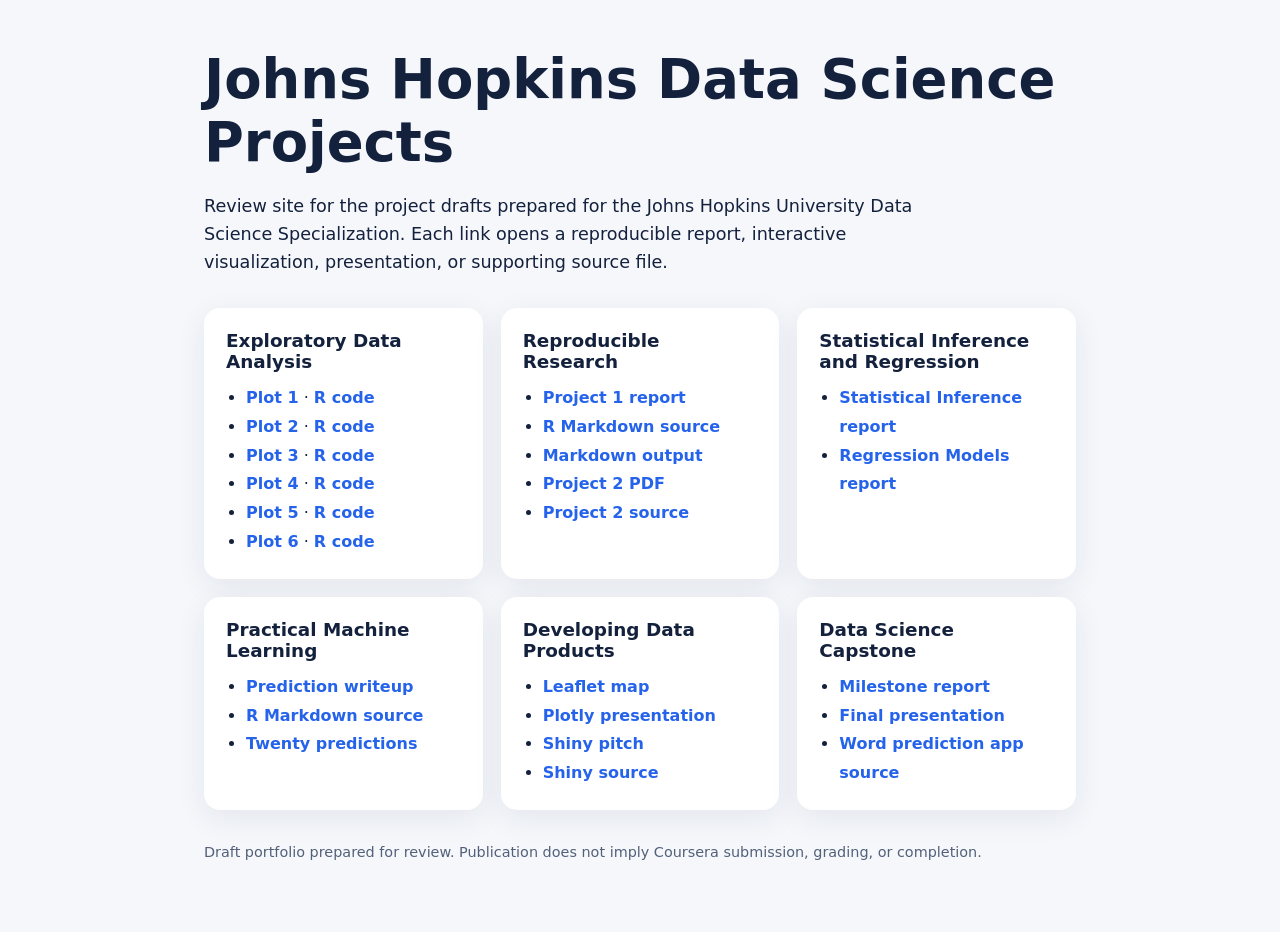
==== index.html @ ecaf78aa "Publish JHU Data Science project drafts Adds the reviewed reports, visualizations, R and R Markdown " ====
<!doctype html>
<html lang="en">
<head>
  <meta charset="utf-8">
  <meta name="viewport" content="width=device-width, initial-scale=1">
  <title>Johns Hopkins Data Science Projects</title>
  <style>
    :root { color-scheme: light; --ink:#14213d; --blue:#2563eb; --bg:#f5f7fb; --card:#fff; }
    * { box-sizing: border-box; }
    body { margin:0; font-family:system-ui,-apple-system,Segoe UI,sans-serif; background:var(--bg); color:var(--ink); }
    main { max-width:920px; margin:0 auto; padding:48px 24px 72px; }
    h1 { font-size:clamp(2rem,5vw,3.4rem); margin:0 0 12px; }
    .lead { font-size:1.1rem; line-height:1.6; max-width:760px; }
    .grid { display:grid; grid-template-columns:repeat(auto-fit,minmax(260px,1fr)); gap:18px; margin-top:32px; }
    article { background:var(--card); border-radius:16px; padding:22px; box-shadow:0 8px 30px rgba(20,33,61,.08); }
    h2 { font-size:1.15rem; margin:0 0 12px; }
    a { color:var(--blue); font-weight:650; text-decoration:none; }
    a:hover { text-decoration:underline; }
    ul { margin:0; padding-left:20px; line-height:1.8; }
    footer { margin-top:34px; font-size:.9rem; color:#526079; }
  </style>
</head>
<body>
<main>
  <h1>Johns Hopkins Data Science Projects</h1>
  <p class="lead">Review site for the project drafts prepared for the Johns Hopkins University Data Science Specialization. Each link opens a reproducible report, interactive visualization, presentation, or supporting source file.</p>
  <section class="grid">
    <article>
      <h2>Exploratory Data Analysis</h2>
      <ul>
        <li><a href="eda-plot1.png">Plot 1</a> · <a href="eda-plot1.R">R code</a></li>
        <li><a href="eda-plot2.png">Plot 2</a> · <a href="eda-plot2.R">R code</a></li>
        <li><a href="eda-plot3.png">Plot 3</a> · <a href="eda-plot3.R">R code</a></li>
        <li><a href="eda-plot4.png">Plot 4</a> · <a href="eda-plot4.R">R code</a></li>
        <li><a href="eda-plot5.png">Plot 5</a> · <a href="eda-plot5.R">R code</a></li>
        <li><a href="eda-plot6.png">Plot 6</a> · <a href="eda-plot6.R">R code</a></li>
      </ul>
    </article>
    <article>
      <h2>Reproducible Research</h2>
      <ul>
        <li><a href="reproducible-research-project-1.html">Project 1 report</a></li>
        <li><a href="PA1_template.Rmd">R Markdown source</a></li>
        <li><a href="PA1_template.md">Markdown output</a></li>
        <li><a href="NOAA_Storm_Analysis_Draft.pdf">Project 2 PDF</a></li>
        <li><a href="Storm_Analysis.Rmd">Project 2 source</a></li>
      </ul>
    </article>
    <article>
      <h2>Statistical Inference and Regression</h2>
      <ul>
        <li><a href="Statistical_Inference_Project_Draft.pdf">Statistical Inference report</a></li>
        <li><a href="Regression_Models_Project_Draft.pdf">Regression Models report</a></li>
      </ul>
    </article>
    <article>
      <h2>Practical Machine Learning</h2>
      <ul>
        <li><a href="practical-machine-learning.html">Prediction writeup</a></li>
        <li><a href="Prediction_Assignment.Rmd">R Markdown source</a></li>
        <li><a href="predictions_draft.csv">Twenty predictions</a></li>
      </ul>
    </article>
    <article>
      <h2>Developing Data Products</h2>
      <ul>
        <li><a href="data-products-leaflet.html">Leaflet map</a></li>
        <li><a href="data-products-plotly.html">Plotly presentation</a></li>
        <li><a href="data-products-shiny-pitch.html">Shiny pitch</a></li>
        <li><a href="data-products-shiny-app.R">Shiny source</a></li>
      </ul>
    </article>
    <article>
      <h2>Data Science Capstone</h2>
      <ul>
        <li><a href="capstone-milestone.html">Milestone report</a></li>
        <li><a href="capstone-pitch.html">Final presentation</a></li>
        <li><a href="capstone-app.R">Word prediction app source</a></li>
      </ul>
    </article>
  </section>
  <footer>Draft portfolio prepared for review. Publication does not imply Coursera submission, grading, or completion.</footer>
</main>
</body>
</html>
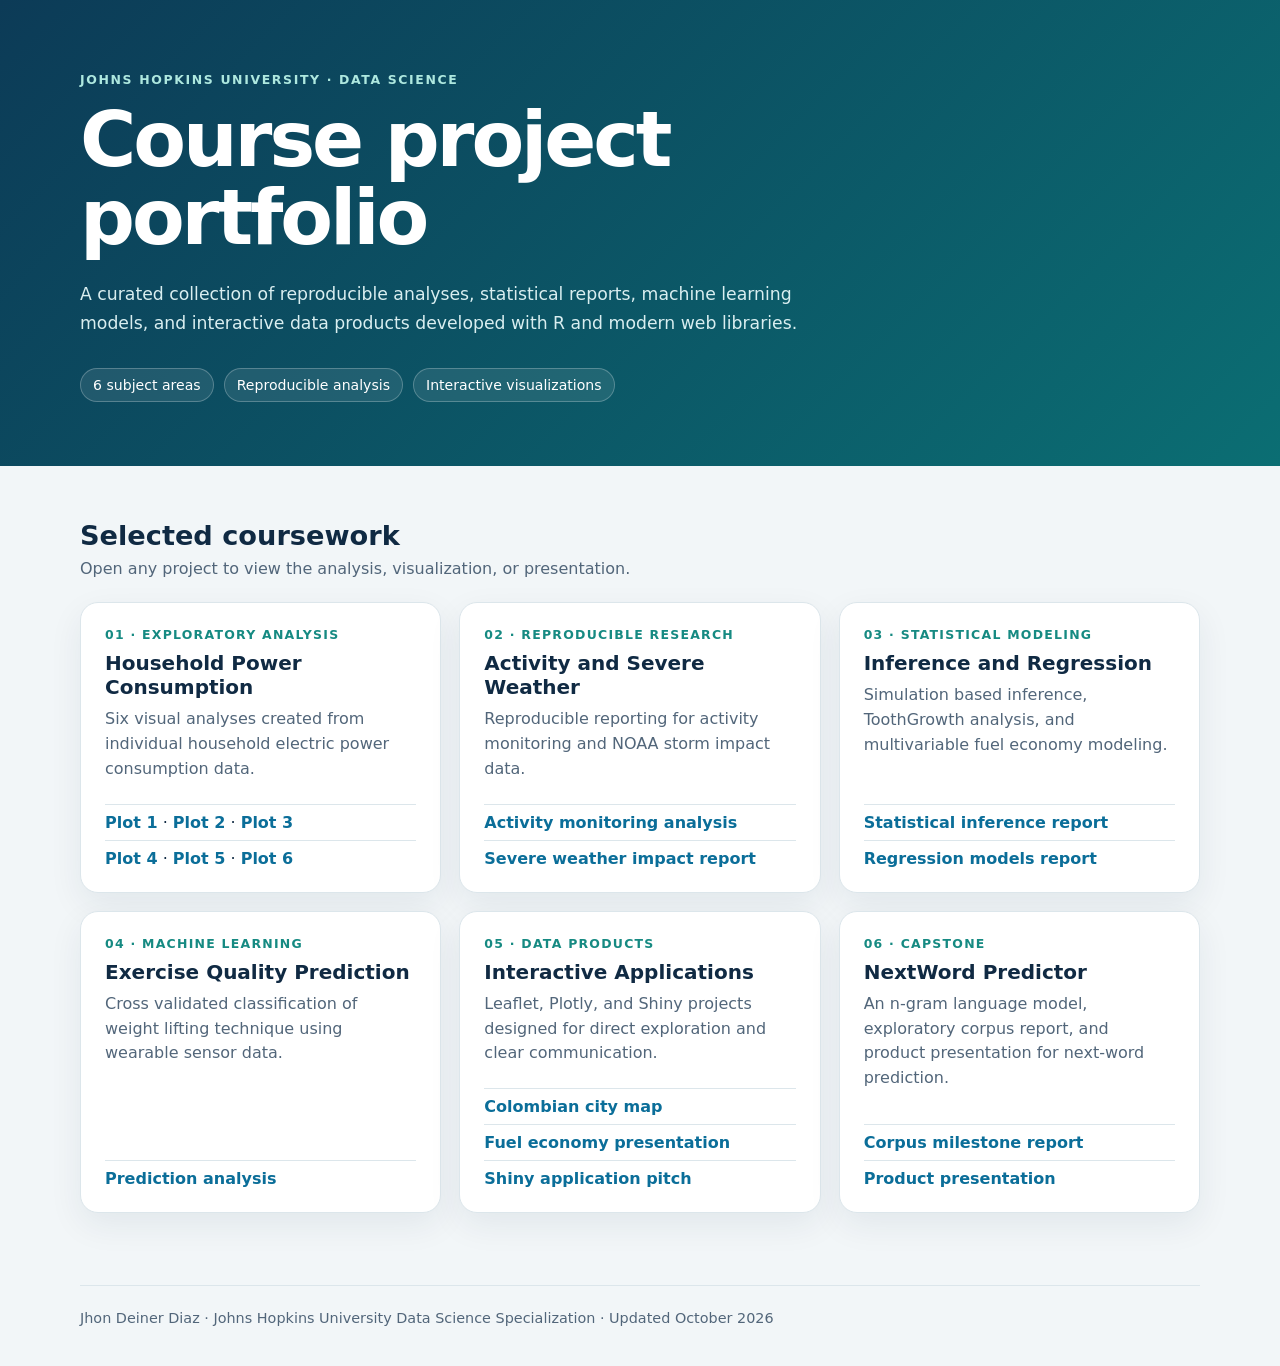
==== commit 2b343631: "Organize course portfolio and remove review artifacts" ====
--- a/index.html
+++ b/index.html
@@ -3,83 +3,58 @@
 <head>
   <meta charset="utf-8">
   <meta name="viewport" content="width=device-width, initial-scale=1">
-  <title>Johns Hopkins Data Science Projects</title>
+  <meta name="description" content="Data science projects completed for the Johns Hopkins University Data Science Specialization.">
+  <title>Jhon Deiner Diaz | Data Science Portfolio</title>
   <style>
-    :root { color-scheme: light; --ink:#14213d; --blue:#2563eb; --bg:#f5f7fb; --card:#fff; }
+    :root { color-scheme: light; --ink:#102a43; --muted:#52667a; --blue:#0b6e99; --teal:#168a82; --surface:#fff; --background:#f2f6f8; --border:#dce6eb; }
     * { box-sizing: border-box; }
-    body { margin:0; font-family:system-ui,-apple-system,Segoe UI,sans-serif; background:var(--bg); color:var(--ink); }
-    main { max-width:920px; margin:0 auto; padding:48px 24px 72px; }
-    h1 { font-size:clamp(2rem,5vw,3.4rem); margin:0 0 12px; }
-    .lead { font-size:1.1rem; line-height:1.6; max-width:760px; }
-    .grid { display:grid; grid-template-columns:repeat(auto-fit,minmax(260px,1fr)); gap:18px; margin-top:32px; }
-    article { background:var(--card); border-radius:16px; padding:22px; box-shadow:0 8px 30px rgba(20,33,61,.08); }
-    h2 { font-size:1.15rem; margin:0 0 12px; }
-    a { color:var(--blue); font-weight:650; text-decoration:none; }
-    a:hover { text-decoration:underline; }
-    ul { margin:0; padding-left:20px; line-height:1.8; }
-    footer { margin-top:34px; font-size:.9rem; color:#526079; }
+    body { margin:0; font-family:Inter,ui-sans-serif,system-ui,-apple-system,"Segoe UI",sans-serif; background:var(--background); color:var(--ink); }
+    a { color:inherit; }
+    header { background:linear-gradient(135deg,#0c3b57 0%,#0b6e73 100%); color:white; }
+    .hero, main, footer { width:min(1120px,calc(100% - 40px)); margin:0 auto; }
+    .hero { padding:72px 0 64px; }
+    .eyebrow { margin:0 0 14px; color:#aee8df; font-size:.78rem; font-weight:800; letter-spacing:.13em; text-transform:uppercase; }
+    h1 { max-width:760px; margin:0; font-size:clamp(2.4rem,7vw,4.8rem); line-height:1.02; letter-spacing:-.04em; }
+    .lead { max-width:720px; margin:22px 0 0; color:#d9eef0; font-size:1.08rem; line-height:1.7; }
+    .summary { display:flex; flex-wrap:wrap; gap:10px; margin-top:30px; }
+    .summary span { padding:8px 12px; border:1px solid rgba(255,255,255,.24); border-radius:999px; background:rgba(255,255,255,.09); font-size:.88rem; }
+    main { padding:54px 0 72px; }
+    .section-heading { margin-bottom:24px; }
+    .section-heading h2 { margin:0 0 8px; font-size:1.7rem; }
+    .section-heading p { margin:0; color:var(--muted); }
+    .grid { display:grid; grid-template-columns:repeat(auto-fit,minmax(310px,1fr)); gap:18px; }
+    article { display:flex; flex-direction:column; min-height:250px; padding:24px; border:1px solid var(--border); border-radius:18px; background:var(--surface); box-shadow:0 12px 34px rgba(16,42,67,.07); }
+    .number { color:var(--teal); font-size:.78rem; font-weight:800; letter-spacing:.1em; text-transform:uppercase; }
+    article h3 { margin:9px 0 8px; font-size:1.25rem; }
+    article p { margin:0; color:var(--muted); line-height:1.55; }
+    ul { display:grid; gap:8px; margin:auto 0 0; padding:22px 0 0; list-style:none; }
+    li { border-top:1px solid var(--border); padding-top:8px; }
+    li a { color:var(--blue); font-weight:720; text-decoration:none; }
+    li a:hover, li a:focus-visible { text-decoration:underline; }
+    footer { padding:24px 0 40px; border-top:1px solid var(--border); color:var(--muted); font-size:.9rem; }
+    @media (max-width:560px) { .hero { padding:52px 0 46px; } .grid { grid-template-columns:1fr; } }
   </style>
 </head>
 <body>
-<main>
-  <h1>Johns Hopkins Data Science Projects</h1>
-  <p class="lead">Review site for the project drafts prepared for the Johns Hopkins University Data Science Specialization. Each link opens a reproducible report, interactive visualization, presentation, or supporting source file.</p>
-  <section class="grid">
-    <article>
-      <h2>Exploratory Data Analysis</h2>
-      <ul>
-        <li><a href="eda-plot1.png">Plot 1</a> · <a href="eda-plot1.R">R code</a></li>
-        <li><a href="eda-plot2.png">Plot 2</a> · <a href="eda-plot2.R">R code</a></li>
-        <li><a href="eda-plot3.png">Plot 3</a> · <a href="eda-plot3.R">R code</a></li>
-        <li><a href="eda-plot4.png">Plot 4</a> · <a href="eda-plot4.R">R code</a></li>
-        <li><a href="eda-plot5.png">Plot 5</a> · <a href="eda-plot5.R">R code</a></li>
-        <li><a href="eda-plot6.png">Plot 6</a> · <a href="eda-plot6.R">R code</a></li>
-      </ul>
-    </article>
-    <article>
-      <h2>Reproducible Research</h2>
-      <ul>
-        <li><a href="reproducible-research-project-1.html">Project 1 report</a></li>
-        <li><a href="PA1_template.Rmd">R Markdown source</a></li>
-        <li><a href="PA1_template.md">Markdown output</a></li>
-        <li><a href="NOAA_Storm_Analysis_Draft.pdf">Project 2 PDF</a></li>
-        <li><a href="Storm_Analysis.Rmd">Project 2 source</a></li>
-      </ul>
-    </article>
-    <article>
-      <h2>Statistical Inference and Regression</h2>
-      <ul>
-        <li><a href="Statistical_Inference_Project_Draft.pdf">Statistical Inference report</a></li>
-        <li><a href="Regression_Models_Project_Draft.pdf">Regression Models report</a></li>
-      </ul>
-    </article>
-    <article>
-      <h2>Practical Machine Learning</h2>
-      <ul>
-        <li><a href="practical-machine-learning.html">Prediction writeup</a></li>
-        <li><a href="Prediction_Assignment.Rmd">R Markdown source</a></li>
-        <li><a href="predictions_draft.csv">Twenty predictions</a></li>
-      </ul>
-    </article>
-    <article>
-      <h2>Developing Data Products</h2>
-      <ul>
-        <li><a href="data-products-leaflet.html">Leaflet map</a></li>
-        <li><a href="data-products-plotly.html">Plotly presentation</a></li>
-        <li><a href="data-products-shiny-pitch.html">Shiny pitch</a></li>
-        <li><a href="data-products-shiny-app.R">Shiny source</a></li>
-      </ul>
-    </article>
-    <article>
-      <h2>Data Science Capstone</h2>
-      <ul>
-        <li><a href="capstone-milestone.html">Milestone report</a></li>
-        <li><a href="capstone-pitch.html">Final presentation</a></li>
-        <li><a href="capstone-app.R">Word prediction app source</a></li>
-      </ul>
-    </article>
-  </section>
-  <footer>Draft portfolio prepared for review. Publication does not imply Coursera submission, grading, or completion.</footer>
-</main>
+  <header>
+    <div class="hero">
+      <p class="eyebrow">Johns Hopkins University · Data Science</p>
+      <h1>Course project portfolio</h1>
+      <p class="lead">A curated collection of reproducible analyses, statistical reports, machine learning models, and interactive data products developed with R and modern web libraries.</p>
+      <div class="summary" aria-label="Portfolio summary"><span>6 subject areas</span><span>Reproducible analysis</span><span>Interactive visualizations</span></div>
+    </div>
+  </header>
+  <main>
+    <div class="section-heading"><h2>Selected coursework</h2><p>Open any project to view the analysis, visualization, or presentation.</p></div>
+    <section class="grid">
+      <article><span class="number">01 · Exploratory analysis</span><h3>Household Power Consumption</h3><p>Six visual analyses created from individual household electric power consumption data.</p><ul><li><a href="eda-plot1.png">Plot 1</a> · <a href="eda-plot2.png">Plot 2</a> · <a href="eda-plot3.png">Plot 3</a></li><li><a href="eda-plot4.png">Plot 4</a> · <a href="eda-plot5.png">Plot 5</a> · <a href="eda-plot6.png">Plot 6</a></li></ul></article>
+      <article><span class="number">02 · Reproducible research</span><h3>Activity and Severe Weather</h3><p>Reproducible reporting for activity monitoring and NOAA storm impact data.</p><ul><li><a href="reproducible-research-project-1.html">Activity monitoring analysis</a></li><li><a href="noaa-storm-analysis.pdf">Severe weather impact report</a></li></ul></article>
+      <article><span class="number">03 · Statistical modeling</span><h3>Inference and Regression</h3><p>Simulation based inference, ToothGrowth analysis, and multivariable fuel economy modeling.</p><ul><li><a href="statistical-inference-project.pdf">Statistical inference report</a></li><li><a href="regression-models-project.pdf">Regression models report</a></li></ul></article>
+      <article><span class="number">04 · Machine learning</span><h3>Exercise Quality Prediction</h3><p>Cross validated classification of weight lifting technique using wearable sensor data.</p><ul><li><a href="practical-machine-learning.html">Prediction analysis</a></li></ul></article>
+      <article><span class="number">05 · Data products</span><h3>Interactive Applications</h3><p>Leaflet, Plotly, and Shiny projects designed for direct exploration and clear communication.</p><ul><li><a href="data-products-leaflet.html">Colombian city map</a></li><li><a href="data-products-plotly.html">Fuel economy presentation</a></li><li><a href="data-products-shiny-pitch.html">Shiny application pitch</a></li></ul></article>
+      <article><span class="number">06 · Capstone</span><h3>NextWord Predictor</h3><p>An n-gram language model, exploratory corpus report, and product presentation for next-word prediction.</p><ul><li><a href="capstone-milestone.html">Corpus milestone report</a></li><li><a href="capstone-pitch.html">Product presentation</a></li></ul></article>
+    </section>
+  </main>
+  <footer>Jhon Deiner Diaz · Johns Hopkins University Data Science Specialization · Updated October 2026</footer>
 </body>
 </html>
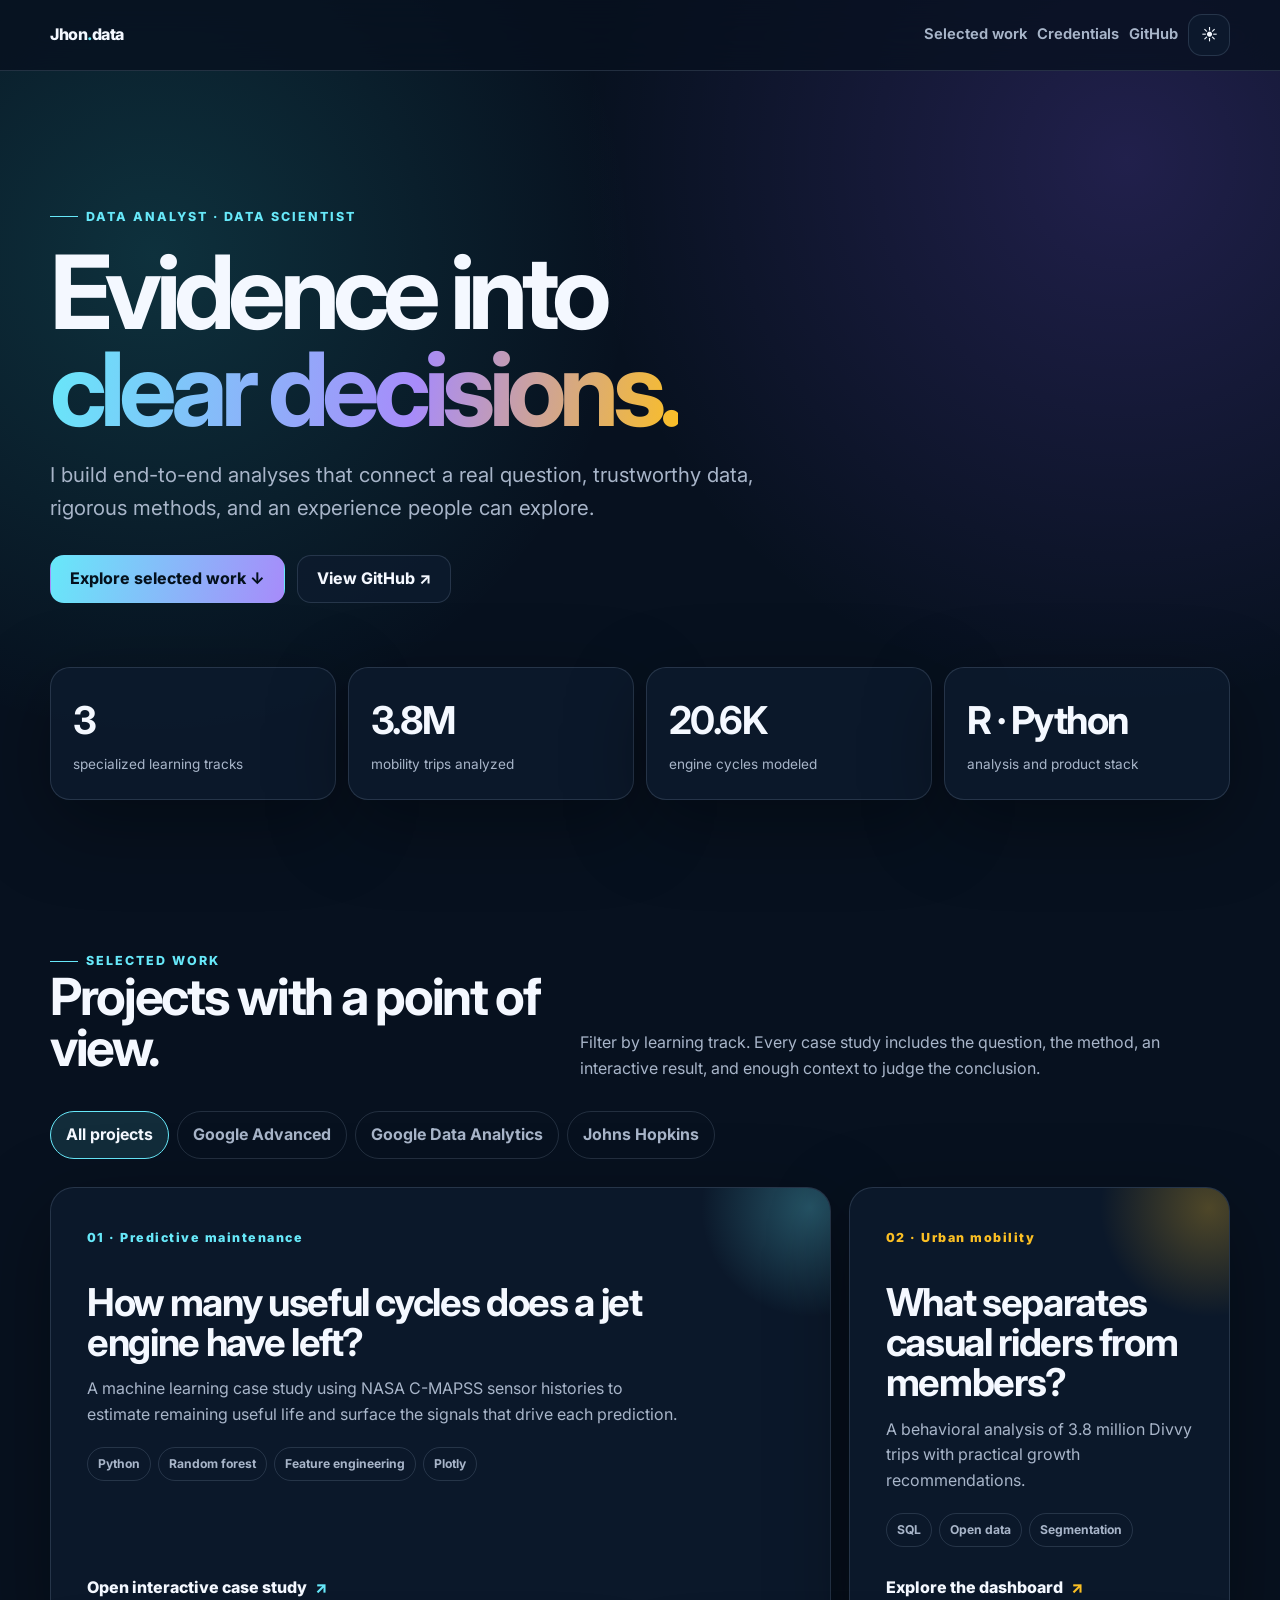
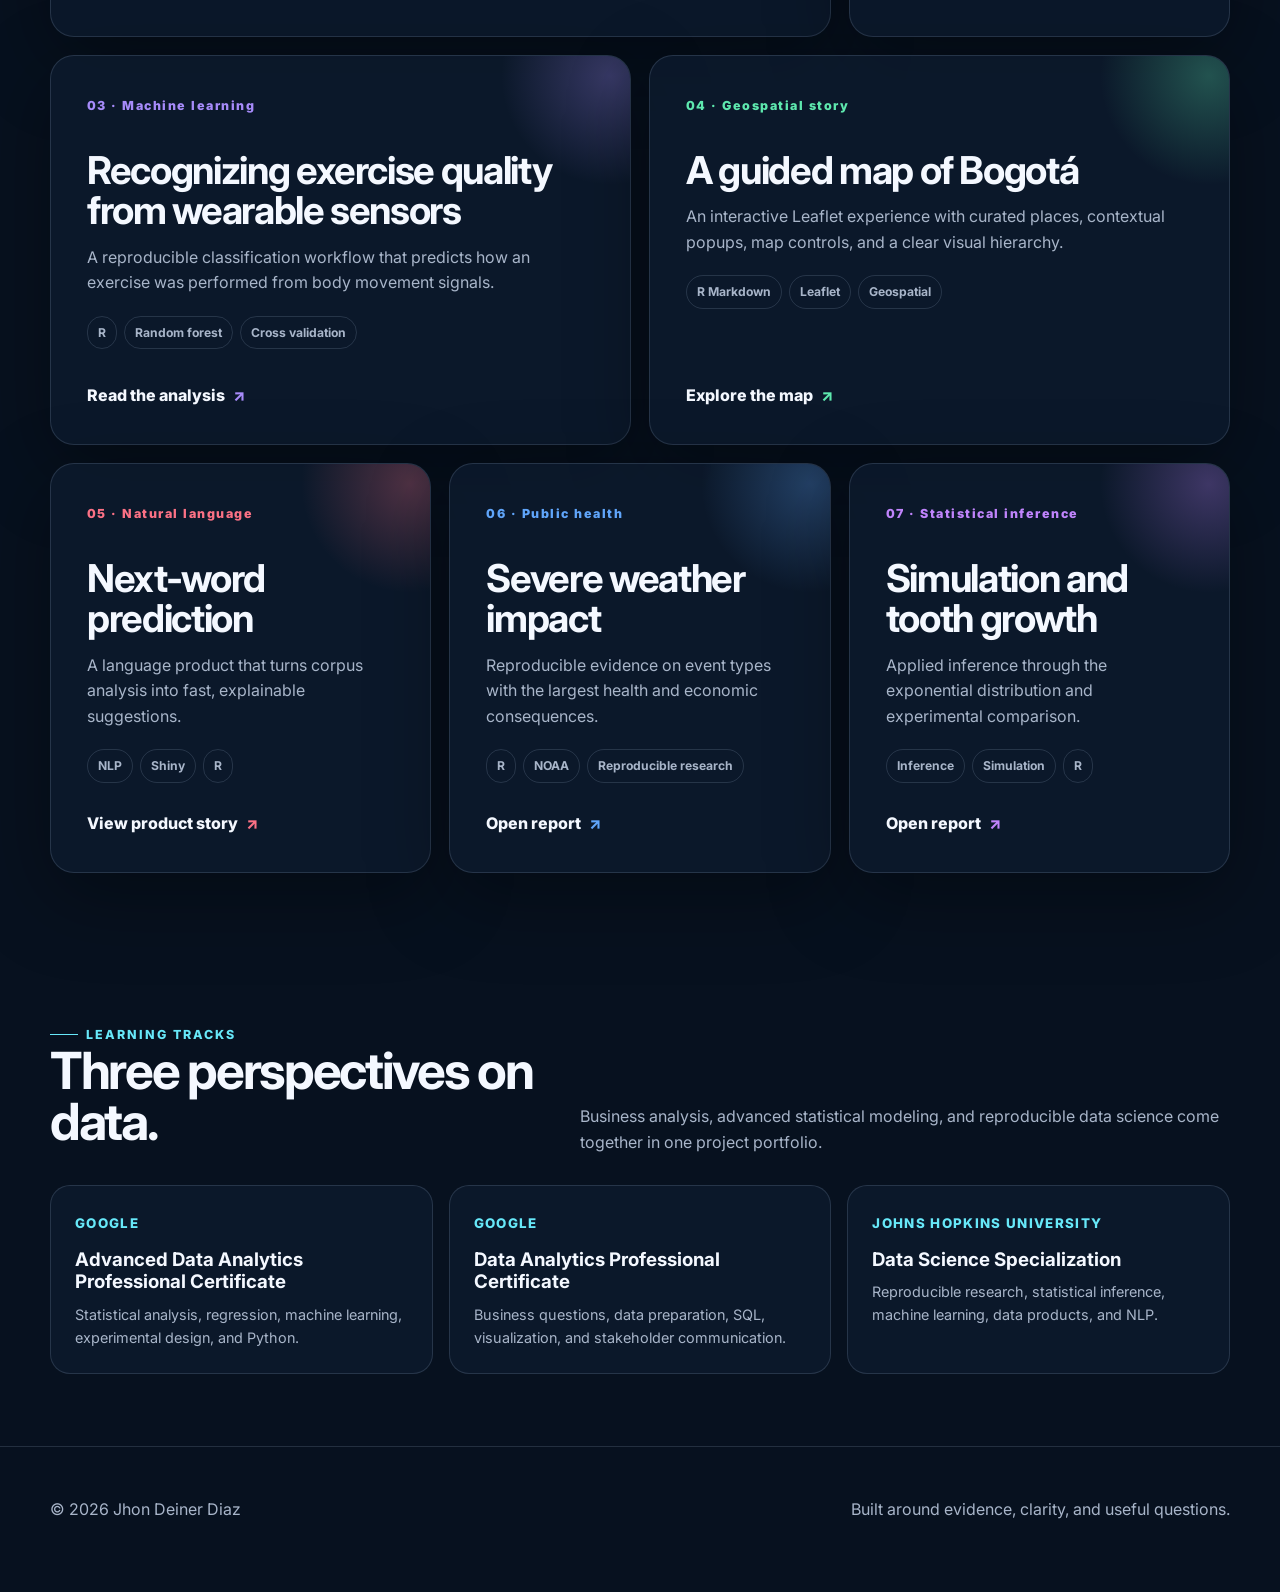
==== commit 3e3a007d: "Build interactive multi-track data portfolio" ====
--- a/index.html
+++ b/index.html
@@ -1,60 +1,116 @@
 <!doctype html>
-<html lang="en">
+<html lang="en" data-theme="dark">
 <head>
   <meta charset="utf-8">
   <meta name="viewport" content="width=device-width, initial-scale=1">
-  <meta name="description" content="Data science projects completed for the Johns Hopkins University Data Science Specialization.">
-  <title>Jhon Deiner Diaz | Data Science Portfolio</title>
-  <style>
-    :root { color-scheme: light; --ink:#102a43; --muted:#52667a; --blue:#0b6e99; --teal:#168a82; --surface:#fff; --background:#f2f6f8; --border:#dce6eb; }
-    * { box-sizing: border-box; }
-    body { margin:0; font-family:Inter,ui-sans-serif,system-ui,-apple-system,"Segoe UI",sans-serif; background:var(--background); color:var(--ink); }
-    a { color:inherit; }
-    header { background:linear-gradient(135deg,#0c3b57 0%,#0b6e73 100%); color:white; }
-    .hero, main, footer { width:min(1120px,calc(100% - 40px)); margin:0 auto; }
-    .hero { padding:72px 0 64px; }
-    .eyebrow { margin:0 0 14px; color:#aee8df; font-size:.78rem; font-weight:800; letter-spacing:.13em; text-transform:uppercase; }
-    h1 { max-width:760px; margin:0; font-size:clamp(2.4rem,7vw,4.8rem); line-height:1.02; letter-spacing:-.04em; }
-    .lead { max-width:720px; margin:22px 0 0; color:#d9eef0; font-size:1.08rem; line-height:1.7; }
-    .summary { display:flex; flex-wrap:wrap; gap:10px; margin-top:30px; }
-    .summary span { padding:8px 12px; border:1px solid rgba(255,255,255,.24); border-radius:999px; background:rgba(255,255,255,.09); font-size:.88rem; }
-    main { padding:54px 0 72px; }
-    .section-heading { margin-bottom:24px; }
-    .section-heading h2 { margin:0 0 8px; font-size:1.7rem; }
-    .section-heading p { margin:0; color:var(--muted); }
-    .grid { display:grid; grid-template-columns:repeat(auto-fit,minmax(310px,1fr)); gap:18px; }
-    article { display:flex; flex-direction:column; min-height:250px; padding:24px; border:1px solid var(--border); border-radius:18px; background:var(--surface); box-shadow:0 12px 34px rgba(16,42,67,.07); }
-    .number { color:var(--teal); font-size:.78rem; font-weight:800; letter-spacing:.1em; text-transform:uppercase; }
-    article h3 { margin:9px 0 8px; font-size:1.25rem; }
-    article p { margin:0; color:var(--muted); line-height:1.55; }
-    ul { display:grid; gap:8px; margin:auto 0 0; padding:22px 0 0; list-style:none; }
-    li { border-top:1px solid var(--border); padding-top:8px; }
-    li a { color:var(--blue); font-weight:720; text-decoration:none; }
-    li a:hover, li a:focus-visible { text-decoration:underline; }
-    footer { padding:24px 0 40px; border-top:1px solid var(--border); color:var(--muted); font-size:.9rem; }
-    @media (max-width:560px) { .hero { padding:52px 0 46px; } .grid { grid-template-columns:1fr; } }
-  </style>
+  <title>Jhon Deiner Diaz | Data Portfolio</title>
+  <meta name="description" content="Interactive data analytics and data science portfolio featuring predictive modeling, behavioral analysis, geospatial storytelling, and reproducible research.">
+  <meta property="og:title" content="Jhon Deiner Diaz | Data Portfolio">
+  <meta property="og:description" content="From raw data to decisions: interactive case studies across Google and Johns Hopkins programs.">
+  <meta property="og:type" content="website">
+  <meta property="og:url" content="https://jhon1217.github.io/jhu-data-science-projects/">
+  <link rel="preconnect" href="https://fonts.googleapis.com">
+  <link rel="preconnect" href="https://fonts.gstatic.com" crossorigin>
+  <link href="https://fonts.googleapis.com/css2?family=Inter:wght@400;600;700;800&display=swap" rel="stylesheet">
+  <link rel="stylesheet" href="assets/styles.css">
 </head>
 <body>
-  <header>
-    <div class="hero">
-      <p class="eyebrow">Johns Hopkins University · Data Science</p>
-      <h1>Course project portfolio</h1>
-      <p class="lead">A curated collection of reproducible analyses, statistical reports, machine learning models, and interactive data products developed with R and modern web libraries.</p>
-      <div class="summary" aria-label="Portfolio summary"><span>6 subject areas</span><span>Reproducible analysis</span><span>Interactive visualizations</span></div>
+  <nav class="nav">
+    <div class="shell nav-inner">
+      <a class="brand" href="#top">Jhon<span>.</span>data</a>
+      <div class="nav-actions">
+        <a class="nav-link" href="#work">Selected work</a>
+        <a class="nav-link" href="#credentials">Credentials</a>
+        <a class="nav-link" href="https://github.com/jhon1217">GitHub</a>
+        <button class="icon-btn" type="button" data-theme-toggle aria-label="Use light theme">☀</button>
+      </div>
     </div>
-  </header>
-  <main>
-    <div class="section-heading"><h2>Selected coursework</h2><p>Open any project to view the analysis, visualization, or presentation.</p></div>
-    <section class="grid">
-      <article><span class="number">01 · Exploratory analysis</span><h3>Household Power Consumption</h3><p>Six visual analyses created from individual household electric power consumption data.</p><ul><li><a href="eda-plot1.png">Plot 1</a> · <a href="eda-plot2.png">Plot 2</a> · <a href="eda-plot3.png">Plot 3</a></li><li><a href="eda-plot4.png">Plot 4</a> · <a href="eda-plot5.png">Plot 5</a> · <a href="eda-plot6.png">Plot 6</a></li></ul></article>
-      <article><span class="number">02 · Reproducible research</span><h3>Activity and Severe Weather</h3><p>Reproducible reporting for activity monitoring and NOAA storm impact data.</p><ul><li><a href="reproducible-research-project-1.html">Activity monitoring analysis</a></li><li><a href="noaa-storm-analysis.pdf">Severe weather impact report</a></li></ul></article>
-      <article><span class="number">03 · Statistical modeling</span><h3>Inference and Regression</h3><p>Simulation based inference, ToothGrowth analysis, and multivariable fuel economy modeling.</p><ul><li><a href="statistical-inference-project.pdf">Statistical inference report</a></li><li><a href="regression-models-project.pdf">Regression models report</a></li></ul></article>
-      <article><span class="number">04 · Machine learning</span><h3>Exercise Quality Prediction</h3><p>Cross validated classification of weight lifting technique using wearable sensor data.</p><ul><li><a href="practical-machine-learning.html">Prediction analysis</a></li></ul></article>
-      <article><span class="number">05 · Data products</span><h3>Interactive Applications</h3><p>Leaflet, Plotly, and Shiny projects designed for direct exploration and clear communication.</p><ul><li><a href="data-products-leaflet.html">Colombian city map</a></li><li><a href="data-products-plotly.html">Fuel economy presentation</a></li><li><a href="data-products-shiny-pitch.html">Shiny application pitch</a></li></ul></article>
-      <article><span class="number">06 · Capstone</span><h3>NextWord Predictor</h3><p>An n-gram language model, exploratory corpus report, and product presentation for next-word prediction.</p><ul><li><a href="capstone-milestone.html">Corpus milestone report</a></li><li><a href="capstone-pitch.html">Product presentation</a></li></ul></article>
+  </nav>
+
+  <main id="top">
+    <section class="hero">
+      <div class="shell">
+        <span class="eyebrow">Data analyst · Data scientist</span>
+        <h1>Evidence into<br><span class="gradient">clear decisions.</span></h1>
+        <p class="hero-copy">I build end-to-end analyses that connect a real question, trustworthy data, rigorous methods, and an experience people can explore.</p>
+        <div class="hero-actions">
+          <a class="button primary" href="#work">Explore selected work ↓</a>
+          <a class="button" href="https://github.com/jhon1217">View GitHub ↗</a>
+        </div>
+        <div class="hero-stats reveal" aria-label="Portfolio highlights">
+          <div class="stat"><strong>3</strong><span>specialized learning tracks</span></div>
+          <div class="stat"><strong>3.8M</strong><span>mobility trips analyzed</span></div>
+          <div class="stat"><strong>20.6K</strong><span>engine cycles modeled</span></div>
+          <div class="stat"><strong>R · Python</strong><span>analysis and product stack</span></div>
+        </div>
+      </div>
+    </section>
+
+    <section class="section" id="work">
+      <div class="shell">
+        <div class="section-heading reveal">
+          <div><span class="eyebrow">Selected work</span><h2>Projects with a point of view.</h2></div>
+          <p>Filter by learning track. Every case study includes the question, the method, an interactive result, and enough context to judge the conclusion.</p>
+        </div>
+        <div class="filters" role="group" aria-label="Filter projects">
+          <button class="filter active" type="button" data-filter="all">All projects</button>
+          <button class="filter" type="button" data-filter="advanced">Google Advanced</button>
+          <button class="filter" type="button" data-filter="google">Google Data Analytics</button>
+          <button class="filter" type="button" data-filter="jhu">Johns Hopkins</button>
+        </div>
+
+        <div class="project-grid">
+          <article class="project-card featured reveal" data-track="advanced" style="--card-accent:#67e8f9">
+            <div><span class="project-number">01 · Predictive maintenance</span><h3>How many useful cycles does a jet engine have left?</h3><p>A machine learning case study using NASA C-MAPSS sensor histories to estimate remaining useful life and surface the signals that drive each prediction.</p><div class="tags"><span class="tag">Python</span><span class="tag">Random forest</span><span class="tag">Feature engineering</span><span class="tag">Plotly</span></div></div>
+            <a class="card-link" href="projects/google-advanced/cmapss/">Open interactive case study</a>
+          </article>
+
+          <article class="project-card compact reveal" data-track="google" style="--card-accent:#fbbf24">
+            <div><span class="project-number">02 · Urban mobility</span><h3>What separates casual riders from members?</h3><p>A behavioral analysis of 3.8 million Divvy trips with practical growth recommendations.</p><div class="tags"><span class="tag">SQL</span><span class="tag">Open data</span><span class="tag">Segmentation</span></div></div>
+            <a class="card-link" href="projects/google-data-analytics/divvy/">Explore the dashboard</a>
+          </article>
+
+          <article class="project-card reveal" data-track="jhu" style="--card-accent:#a78bfa">
+            <div><span class="project-number">03 · Machine learning</span><h3>Recognizing exercise quality from wearable sensors</h3><p>A reproducible classification workflow that predicts how an exercise was performed from body movement signals.</p><div class="tags"><span class="tag">R</span><span class="tag">Random forest</span><span class="tag">Cross validation</span></div></div>
+            <a class="card-link" href="practical-machine-learning.html">Read the analysis</a>
+          </article>
+
+          <article class="project-card reveal" data-track="jhu" style="--card-accent:#5ee8ae">
+            <div><span class="project-number">04 · Geospatial story</span><h3>A guided map of Bogotá</h3><p>An interactive Leaflet experience with curated places, contextual popups, map controls, and a clear visual hierarchy.</p><div class="tags"><span class="tag">R Markdown</span><span class="tag">Leaflet</span><span class="tag">Geospatial</span></div></div>
+            <a class="card-link" href="data-products-leaflet.html">Explore the map</a>
+          </article>
+
+          <article class="project-card compact reveal" data-track="jhu" style="--card-accent:#fb7185">
+            <div><span class="project-number">05 · Natural language</span><h3>Next-word prediction</h3><p>A language product that turns corpus analysis into fast, explainable suggestions.</p><div class="tags"><span class="tag">NLP</span><span class="tag">Shiny</span><span class="tag">R</span></div></div>
+            <a class="card-link" href="capstone-pitch.html">View product story</a>
+          </article>
+
+          <article class="project-card compact reveal" data-track="jhu" style="--card-accent:#60a5fa">
+            <div><span class="project-number">06 · Public health</span><h3>Severe weather impact</h3><p>Reproducible evidence on event types with the largest health and economic consequences.</p><div class="tags"><span class="tag">R</span><span class="tag">NOAA</span><span class="tag">Reproducible research</span></div></div>
+            <a class="card-link" href="noaa-storm-analysis.pdf">Open report</a>
+          </article>
+
+          <article class="project-card compact reveal" data-track="jhu" style="--card-accent:#c084fc">
+            <div><span class="project-number">07 · Statistical inference</span><h3>Simulation and tooth growth</h3><p>Applied inference through the exponential distribution and experimental comparison.</p><div class="tags"><span class="tag">Inference</span><span class="tag">Simulation</span><span class="tag">R</span></div></div>
+            <a class="card-link" href="statistical-inference-project.pdf">Open report</a>
+          </article>
+        </div>
+      </div>
+    </section>
+
+    <section class="section" id="credentials">
+      <div class="shell">
+        <div class="section-heading reveal"><div><span class="eyebrow">Learning tracks</span><h2>Three perspectives on data.</h2></div><p>Business analysis, advanced statistical modeling, and reproducible data science come together in one project portfolio.</p></div>
+        <div class="credential-grid">
+          <article class="credential reveal"><small>Google</small><h3>Advanced Data Analytics Professional Certificate</h3><p>Statistical analysis, regression, machine learning, experimental design, and Python.</p></article>
+          <article class="credential reveal"><small>Google</small><h3>Data Analytics Professional Certificate</h3><p>Business questions, data preparation, SQL, visualization, and stakeholder communication.</p></article>
+          <article class="credential reveal"><small>Johns Hopkins University</small><h3>Data Science Specialization</h3><p>Reproducible research, statistical inference, machine learning, data products, and NLP.</p></article>
+        </div>
+      </div>
     </section>
   </main>
-  <footer>Jhon Deiner Diaz · Johns Hopkins University Data Science Specialization · Updated October 2026</footer>
+
+  <footer><div class="shell footer-inner"><span>© 2026 Jhon Deiner Diaz</span><span>Built around evidence, clarity, and useful questions.</span></div></footer>
+  <script src="assets/app.js"></script>
 </body>
 </html>
--- a/assets/styles.css
+++ b/assets/styles.css
@@ -0,0 +1,244 @@
+:root {
+  color-scheme: dark;
+  --bg: #07111f;
+  --surface: rgba(14, 28, 47, 0.78);
+  --surface-solid: #0f1d30;
+  --text: #f4f8ff;
+  --muted: #a8b5c9;
+  --line: rgba(159, 180, 211, 0.18);
+  --primary: #67e8f9;
+  --secondary: #a78bfa;
+  --accent: #fbbf24;
+  --good: #5ee8ae;
+  --shadow: 0 24px 80px rgba(0, 0, 0, 0.35);
+  --radius: 24px;
+}
+
+[data-theme="light"] {
+  color-scheme: light;
+  --bg: #f3f7fc;
+  --surface: rgba(255, 255, 255, 0.84);
+  --surface-solid: #ffffff;
+  --text: #102038;
+  --muted: #56667e;
+  --line: rgba(30, 55, 88, 0.15);
+  --primary: #057da6;
+  --secondary: #6d4bd8;
+  --accent: #b86b00;
+  --good: #087b54;
+  --shadow: 0 24px 70px rgba(53, 74, 107, 0.14);
+}
+
+* { box-sizing: border-box; }
+html { scroll-behavior: smooth; }
+body {
+  margin: 0;
+  min-height: 100vh;
+  color: var(--text);
+  background:
+    radial-gradient(circle at 12% 8%, rgba(48, 207, 208, 0.17), transparent 30rem),
+    radial-gradient(circle at 88% 5%, rgba(137, 91, 255, 0.2), transparent 34rem),
+    var(--bg);
+  font-family: Inter, ui-sans-serif, system-ui, -apple-system, BlinkMacSystemFont, "Segoe UI", sans-serif;
+  line-height: 1.6;
+}
+
+a { color: inherit; }
+button, select { font: inherit; }
+.shell { width: min(1180px, calc(100% - 32px)); margin: 0 auto; }
+
+.nav {
+  position: sticky;
+  top: 0;
+  z-index: 30;
+  border-bottom: 1px solid var(--line);
+  background: color-mix(in srgb, var(--bg) 76%, transparent);
+  backdrop-filter: blur(18px);
+}
+.nav-inner {
+  min-height: 70px;
+  display: flex;
+  align-items: center;
+  justify-content: space-between;
+  gap: 18px;
+}
+.brand { font-weight: 800; text-decoration: none; letter-spacing: -0.03em; }
+.brand span { color: var(--primary); }
+.nav-actions { display: flex; align-items: center; gap: 10px; }
+.nav-link { color: var(--muted); text-decoration: none; font-weight: 650; font-size: .92rem; }
+.nav-link:hover { color: var(--text); }
+.icon-btn {
+  width: 42px;
+  height: 42px;
+  display: grid;
+  place-items: center;
+  border: 1px solid var(--line);
+  border-radius: 14px;
+  color: var(--text);
+  background: var(--surface);
+  cursor: pointer;
+}
+
+.hero { padding: clamp(72px, 10vw, 128px) 0 72px; }
+.eyebrow {
+  display: inline-flex;
+  align-items: center;
+  gap: 8px;
+  color: var(--primary);
+  font-size: .78rem;
+  font-weight: 800;
+  letter-spacing: .16em;
+  text-transform: uppercase;
+}
+.eyebrow::before { content: ""; width: 28px; height: 1px; background: currentColor; }
+h1, h2, h3, p { margin-top: 0; }
+h1 { margin: 18px 0 22px; font-size: clamp(3rem, 8vw, 6.8rem); line-height: .94; letter-spacing: -.065em; }
+h1 .gradient, .gradient {
+  color: transparent;
+  background: linear-gradient(100deg, var(--primary), var(--secondary) 58%, var(--accent));
+  background-clip: text;
+  -webkit-background-clip: text;
+}
+.hero-copy { max-width: 760px; color: var(--muted); font-size: clamp(1.05rem, 2vw, 1.28rem); }
+.hero-actions { display: flex; flex-wrap: wrap; gap: 12px; margin-top: 30px; }
+.button {
+  display: inline-flex;
+  align-items: center;
+  justify-content: center;
+  gap: 9px;
+  min-height: 48px;
+  padding: 0 19px;
+  border: 1px solid var(--line);
+  border-radius: 14px;
+  color: var(--text);
+  background: var(--surface);
+  text-decoration: none;
+  font-weight: 750;
+  transition: transform .2s ease, border-color .2s ease, background .2s ease;
+}
+.button:hover { transform: translateY(-2px); border-color: var(--primary); }
+.button.primary { color: #04111d; border-color: transparent; background: linear-gradient(105deg, #67e8f9, #a78bfa); }
+[data-theme="light"] .button.primary { color: white; background: linear-gradient(105deg, #057da6, #6d4bd8); }
+
+.hero-stats {
+  display: grid;
+  grid-template-columns: repeat(4, 1fr);
+  gap: 12px;
+  margin-top: 64px;
+}
+.stat { padding: 22px; border: 1px solid var(--line); border-radius: 20px; background: var(--surface); box-shadow: var(--shadow); }
+.stat strong { display: block; font-size: clamp(1.6rem, 3vw, 2.4rem); letter-spacing: -.04em; }
+.stat span { color: var(--muted); font-size: .85rem; }
+
+.section { padding: 72px 0; }
+.section-heading { display: flex; justify-content: space-between; align-items: end; gap: 24px; margin-bottom: 30px; }
+.section-heading h2 { margin-bottom: 8px; font-size: clamp(2rem, 4vw, 3.6rem); letter-spacing: -.045em; line-height: 1; }
+.section-heading p { color: var(--muted); max-width: 650px; margin-bottom: 0; }
+.filters { display: flex; flex-wrap: wrap; gap: 8px; margin-bottom: 28px; }
+.filter {
+  padding: 10px 15px;
+  border: 1px solid var(--line);
+  border-radius: 999px;
+  color: var(--muted);
+  background: transparent;
+  cursor: pointer;
+  font-weight: 700;
+}
+.filter:hover, .filter.active { color: var(--text); border-color: var(--primary); background: color-mix(in srgb, var(--primary) 12%, transparent); }
+
+.project-grid { display: grid; grid-template-columns: repeat(12, 1fr); gap: 18px; }
+.project-card {
+  grid-column: span 6;
+  position: relative;
+  overflow: hidden;
+  min-height: 390px;
+  display: flex;
+  flex-direction: column;
+  justify-content: space-between;
+  padding: clamp(24px, 4vw, 36px);
+  border: 1px solid var(--line);
+  border-radius: var(--radius);
+  background: var(--surface);
+  box-shadow: var(--shadow);
+  transition: transform .28s ease, border-color .28s ease;
+}
+.project-card::after {
+  content: "";
+  position: absolute;
+  width: 220px;
+  height: 220px;
+  right: -90px;
+  top: -90px;
+  border-radius: 50%;
+  background: radial-gradient(circle, color-mix(in srgb, var(--card-accent, var(--primary)) 28%, transparent), transparent 70%);
+}
+.project-card:hover { transform: translateY(-5px); border-color: var(--card-accent, var(--primary)); }
+.project-card.featured { grid-column: span 8; }
+.project-card.compact { grid-column: span 4; min-height: 330px; }
+.project-number { color: var(--card-accent, var(--primary)); font-size: .78rem; font-weight: 850; letter-spacing: .12em; }
+.project-card h3 { max-width: 560px; margin: 32px 0 14px; font-size: clamp(1.5rem, 3vw, 2.5rem); line-height: 1.05; letter-spacing: -.035em; }
+.project-card p { max-width: 600px; color: var(--muted); }
+.tags { display: flex; flex-wrap: wrap; gap: 7px; margin: 20px 0 28px; }
+.tag { padding: 6px 10px; border: 1px solid var(--line); border-radius: 999px; color: var(--muted); font-size: .76rem; font-weight: 700; }
+.card-link { display: inline-flex; gap: 8px; align-items: center; color: var(--text); text-decoration: none; font-weight: 800; }
+.card-link::after { content: "↗"; color: var(--card-accent, var(--primary)); }
+
+.credential-grid { display: grid; grid-template-columns: repeat(3, 1fr); gap: 16px; }
+.credential { padding: 24px; border: 1px solid var(--line); border-radius: 20px; background: var(--surface); }
+.credential small { color: var(--primary); font-weight: 800; text-transform: uppercase; letter-spacing: .1em; }
+.credential h3 { margin: 13px 0 9px; line-height: 1.2; }
+.credential p { color: var(--muted); margin-bottom: 0; font-size: .9rem; }
+
+.case-hero { padding: 64px 0 48px; }
+.back { display: inline-flex; gap: 8px; color: var(--muted); text-decoration: none; font-weight: 700; margin-bottom: 40px; }
+.case-hero h1 { max-width: 960px; font-size: clamp(2.8rem, 7vw, 6.2rem); }
+.case-meta { display: flex; flex-wrap: wrap; gap: 9px; margin-top: 28px; }
+.case-meta span { padding: 8px 12px; border: 1px solid var(--line); border-radius: 999px; color: var(--muted); font-size: .82rem; font-weight: 700; }
+.kpi-grid { display: grid; grid-template-columns: repeat(4, 1fr); gap: 14px; margin: 38px 0; }
+.kpi { padding: 24px; border: 1px solid var(--line); border-radius: 20px; background: var(--surface); }
+.kpi .value { display: block; font-size: clamp(1.8rem, 4vw, 3rem); line-height: 1; letter-spacing: -.05em; }
+.kpi .label { display: block; color: var(--muted); margin-top: 10px; font-size: .82rem; }
+.panel-grid { display: grid; grid-template-columns: repeat(12, 1fr); gap: 16px; }
+.panel { grid-column: span 6; padding: 24px; border: 1px solid var(--line); border-radius: 22px; background: var(--surface); box-shadow: var(--shadow); }
+.panel.wide { grid-column: 1 / -1; }
+.panel h3 { margin-bottom: 5px; }
+.panel > p { color: var(--muted); font-size: .9rem; }
+.chart { min-height: 370px; width: 100%; }
+.control-row { display: flex; flex-wrap: wrap; align-items: center; gap: 12px; margin: 18px 0; }
+.control-row label { color: var(--muted); font-size: .85rem; font-weight: 700; }
+select { padding: 10px 34px 10px 12px; color: var(--text); border: 1px solid var(--line); border-radius: 12px; background: var(--surface-solid); }
+.story-grid { display: grid; grid-template-columns: 1fr 1fr; gap: 18px; }
+.story { padding: 28px; border: 1px solid var(--line); border-radius: 22px; background: var(--surface); }
+.story h3 { margin-bottom: 10px; }
+.story p, .story li { color: var(--muted); }
+.story li + li { margin-top: 9px; }
+.source-note { padding: 24px; border-left: 3px solid var(--primary); background: var(--surface); color: var(--muted); }
+.source-note a { color: var(--primary); font-weight: 750; }
+.loading { color: var(--muted); padding: 80px 0; text-align: center; }
+.error { color: #fb7185; }
+
+footer { padding: 50px 0 70px; border-top: 1px solid var(--line); color: var(--muted); }
+.footer-inner { display: flex; justify-content: space-between; gap: 24px; flex-wrap: wrap; }
+[hidden] { display: none !important; }
+.reveal { opacity: 0; transform: translateY(20px); transition: opacity .6s ease, transform .6s ease; }
+.reveal.visible { opacity: 1; transform: none; }
+
+@media (max-width: 820px) {
+  .hero-stats, .kpi-grid { grid-template-columns: repeat(2, 1fr); }
+  .project-card, .project-card.featured, .project-card.compact { grid-column: 1 / -1; min-height: auto; }
+  .credential-grid, .story-grid { grid-template-columns: 1fr; }
+  .panel { grid-column: 1 / -1; }
+  .nav-link { display: none; }
+}
+
+@media (max-width: 520px) {
+  .shell { width: min(100% - 22px, 1180px); }
+  .hero-stats, .kpi-grid { grid-template-columns: 1fr; }
+  .section-heading { display: block; }
+  .chart { min-height: 320px; }
+}
+
+@media (prefers-reduced-motion: reduce) {
+  *, *::before, *::after { scroll-behavior: auto !important; transition: none !important; }
+  .reveal { opacity: 1; transform: none; }
+}
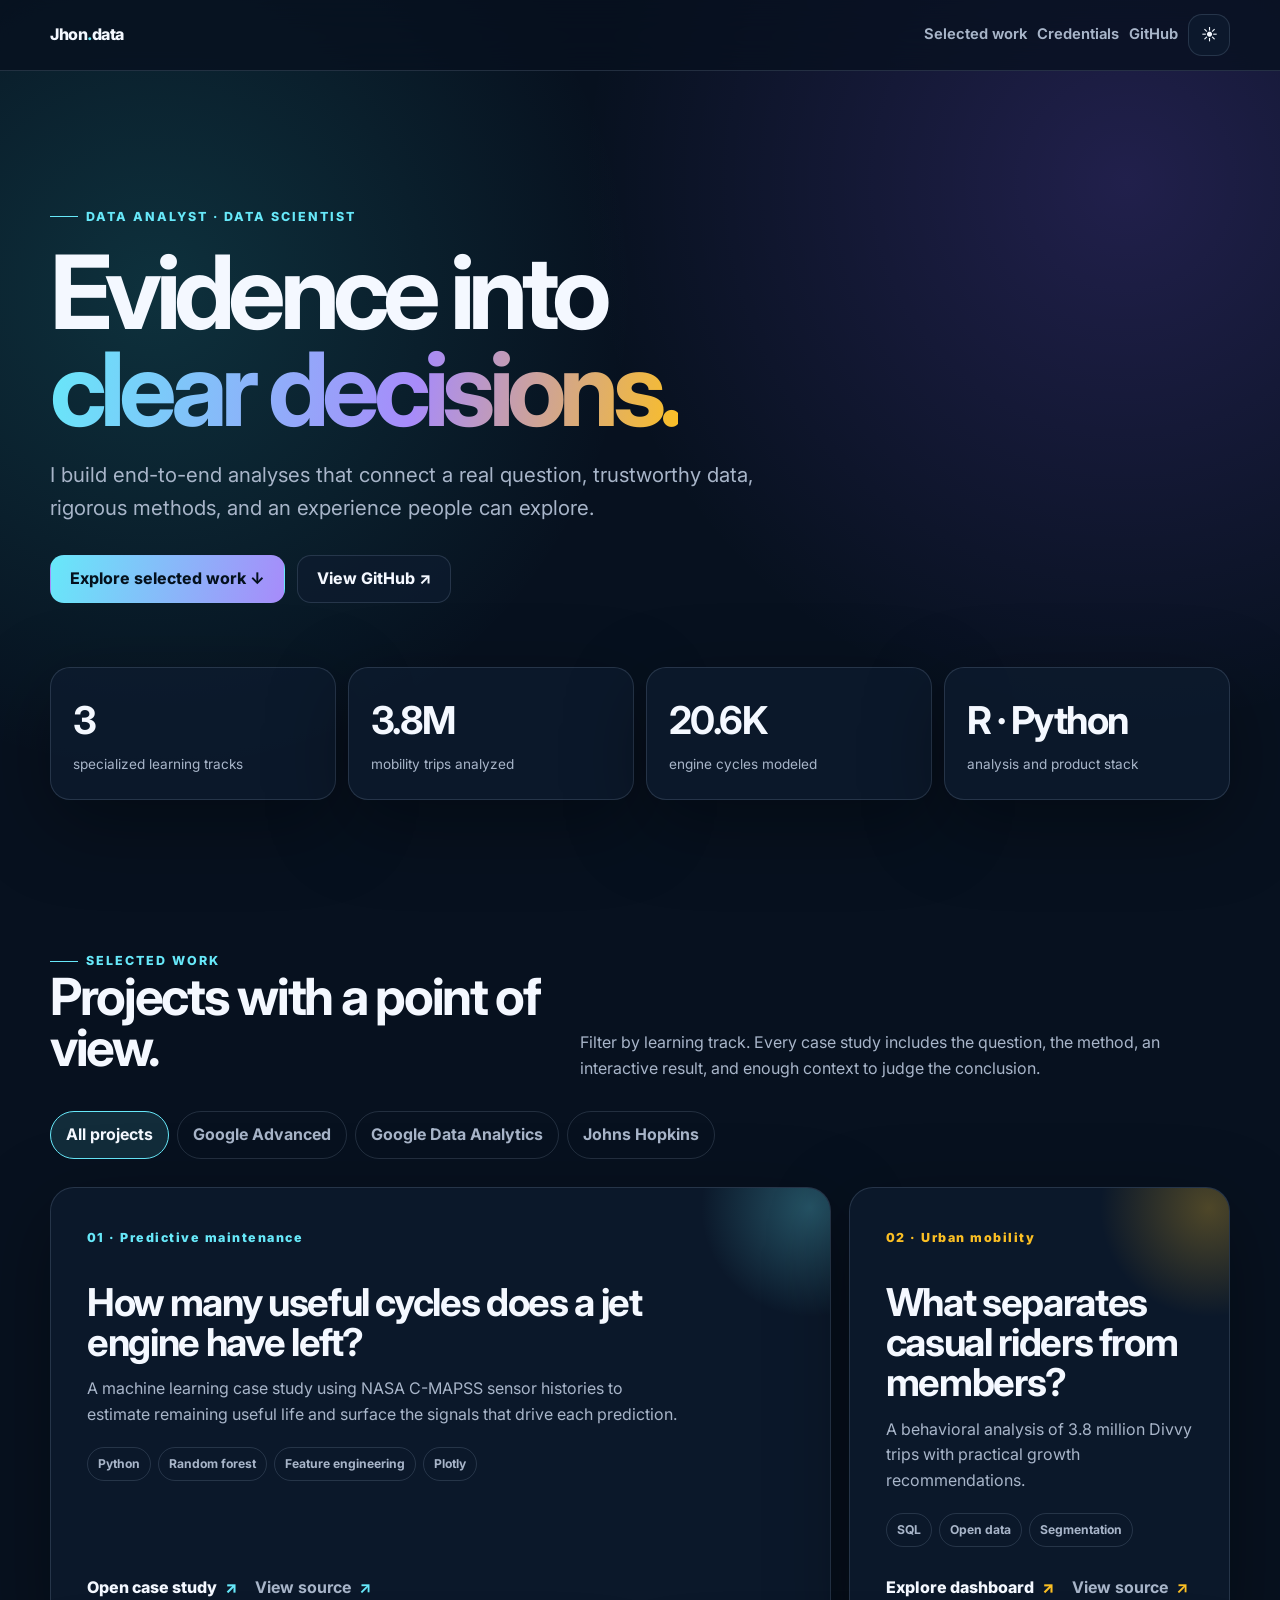
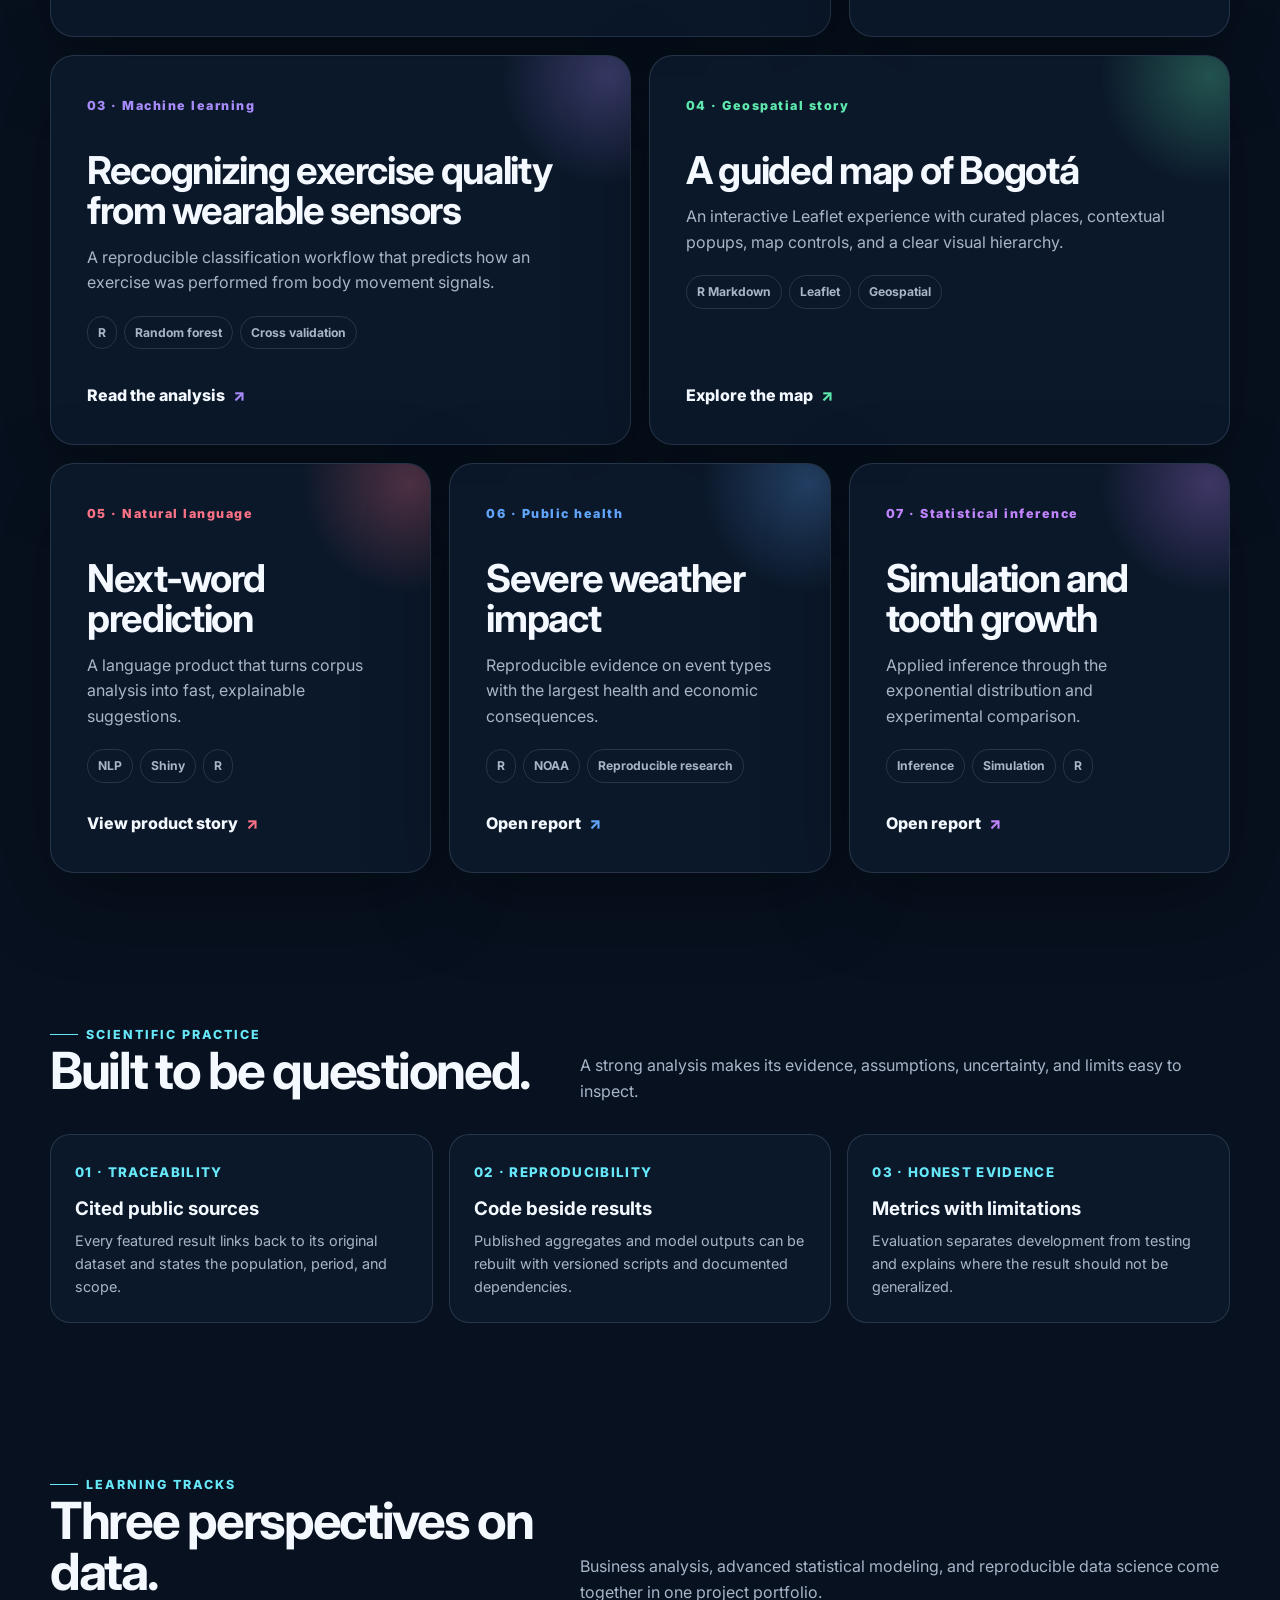
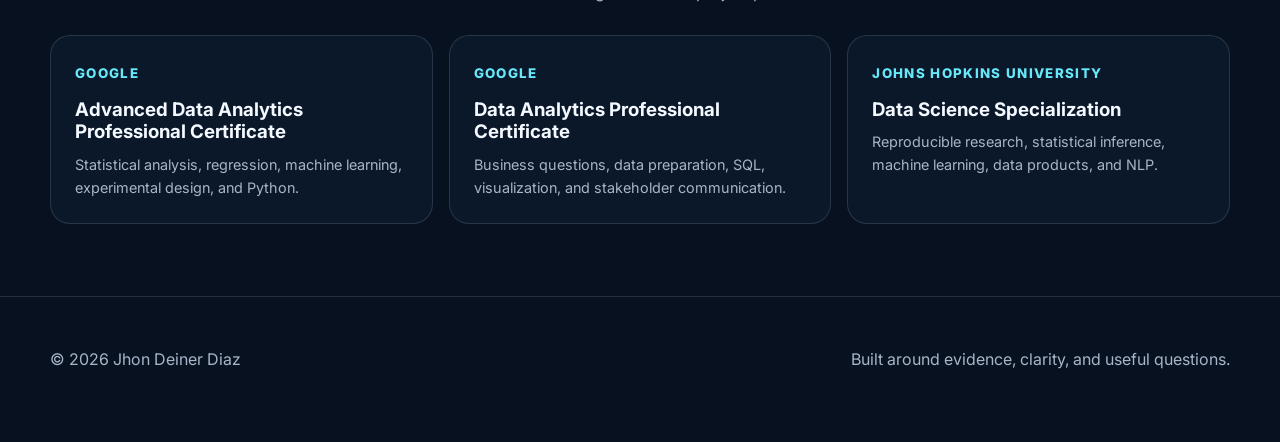
==== commit c75b857f: "Strengthen portfolio credibility and discoverability" ====
--- a/index.html
+++ b/index.html
@@ -9,10 +9,15 @@
   <meta property="og:description" content="From raw data to decisions: interactive case studies across Google and Johns Hopkins programs.">
   <meta property="og:type" content="website">
   <meta property="og:url" content="https://jhon1217.github.io/jhu-data-science-projects/">
+  <meta property="og:image" content="https://jhon1217.github.io/jhu-data-science-projects/assets/social-preview.png">
+  <meta name="twitter:card" content="summary_large_image">
+  <meta name="theme-color" content="#07111f">
+  <link rel="icon" href="assets/favicon.svg" type="image/svg+xml">
   <link rel="preconnect" href="https://fonts.googleapis.com">
   <link rel="preconnect" href="https://fonts.gstatic.com" crossorigin>
   <link href="https://fonts.googleapis.com/css2?family=Inter:wght@400;600;700;800&display=swap" rel="stylesheet">
   <link rel="stylesheet" href="assets/styles.css">
+  <script type="application/ld+json">{"@context":"https://schema.org","@type":"Person","name":"Jhon Deiner Diaz","url":"https://jhon1217.github.io/jhu-data-science-projects/","sameAs":["https://github.com/jhon1217"],"jobTitle":"Data Analyst and Data Scientist","knowsAbout":["Data analytics","Machine learning","Python","R","SQL","Statistical inference"]}</script>
 </head>
 <body>
   <nav class="nav">
@@ -62,12 +67,12 @@
         <div class="project-grid">
           <article class="project-card featured reveal" data-track="advanced" style="--card-accent:#67e8f9">
             <div><span class="project-number">01 · Predictive maintenance</span><h3>How many useful cycles does a jet engine have left?</h3><p>A machine learning case study using NASA C-MAPSS sensor histories to estimate remaining useful life and surface the signals that drive each prediction.</p><div class="tags"><span class="tag">Python</span><span class="tag">Random forest</span><span class="tag">Feature engineering</span><span class="tag">Plotly</span></div></div>
-            <a class="card-link" href="projects/google-advanced/cmapss/">Open interactive case study</a>
+            <div class="card-actions"><a class="card-link" href="projects/google-advanced/cmapss/">Open case study</a><a class="card-link secondary" href="https://github.com/jhon1217/predictive-maintenance-cmapss">View source</a></div>
           </article>
 
           <article class="project-card compact reveal" data-track="google" style="--card-accent:#fbbf24">
             <div><span class="project-number">02 · Urban mobility</span><h3>What separates casual riders from members?</h3><p>A behavioral analysis of 3.8 million Divvy trips with practical growth recommendations.</p><div class="tags"><span class="tag">SQL</span><span class="tag">Open data</span><span class="tag">Segmentation</span></div></div>
-            <a class="card-link" href="projects/google-data-analytics/divvy/">Explore the dashboard</a>
+            <div class="card-actions"><a class="card-link" href="projects/google-data-analytics/divvy/">Explore dashboard</a><a class="card-link secondary" href="https://github.com/jhon1217/divvy-rider-analysis">View source</a></div>
           </article>
 
           <article class="project-card reveal" data-track="jhu" style="--card-accent:#a78bfa">
@@ -98,6 +103,17 @@
       </div>
     </section>
 
+    <section class="section" id="practice">
+      <div class="shell">
+        <div class="section-heading reveal"><div><span class="eyebrow">Scientific practice</span><h2>Built to be questioned.</h2></div><p>A strong analysis makes its evidence, assumptions, uncertainty, and limits easy to inspect.</p></div>
+        <div class="credential-grid">
+          <article class="credential reveal"><small>01 · Traceability</small><h3>Cited public sources</h3><p>Every featured result links back to its original dataset and states the population, period, and scope.</p></article>
+          <article class="credential reveal"><small>02 · Reproducibility</small><h3>Code beside results</h3><p>Published aggregates and model outputs can be rebuilt with versioned scripts and documented dependencies.</p></article>
+          <article class="credential reveal"><small>03 · Honest evidence</small><h3>Metrics with limitations</h3><p>Evaluation separates development from testing and explains where the result should not be generalized.</p></article>
+        </div>
+      </div>
+    </section>
+
     <section class="section" id="credentials">
       <div class="shell">
         <div class="section-heading reveal"><div><span class="eyebrow">Learning tracks</span><h2>Three perspectives on data.</h2></div><p>Business analysis, advanced statistical modeling, and reproducible data science come together in one project portfolio.</p></div>
--- a/assets/styles.css
+++ b/assets/styles.css
@@ -182,6 +182,9 @@
 .tag { padding: 6px 10px; border: 1px solid var(--line); border-radius: 999px; color: var(--muted); font-size: .76rem; font-weight: 700; }
 .card-link { display: inline-flex; gap: 8px; align-items: center; color: var(--text); text-decoration: none; font-weight: 800; }
 .card-link::after { content: "↗"; color: var(--card-accent, var(--primary)); }
+.card-actions { display: flex; flex-wrap: wrap; gap: 18px; align-items: center; }
+.card-link.secondary { color: var(--muted); font-weight: 700; }
+.card-link.secondary:hover { color: var(--text); }
 
 .credential-grid { display: grid; grid-template-columns: repeat(3, 1fr); gap: 16px; }
 .credential { padding: 24px; border: 1px solid var(--line); border-radius: 20px; background: var(--surface); }
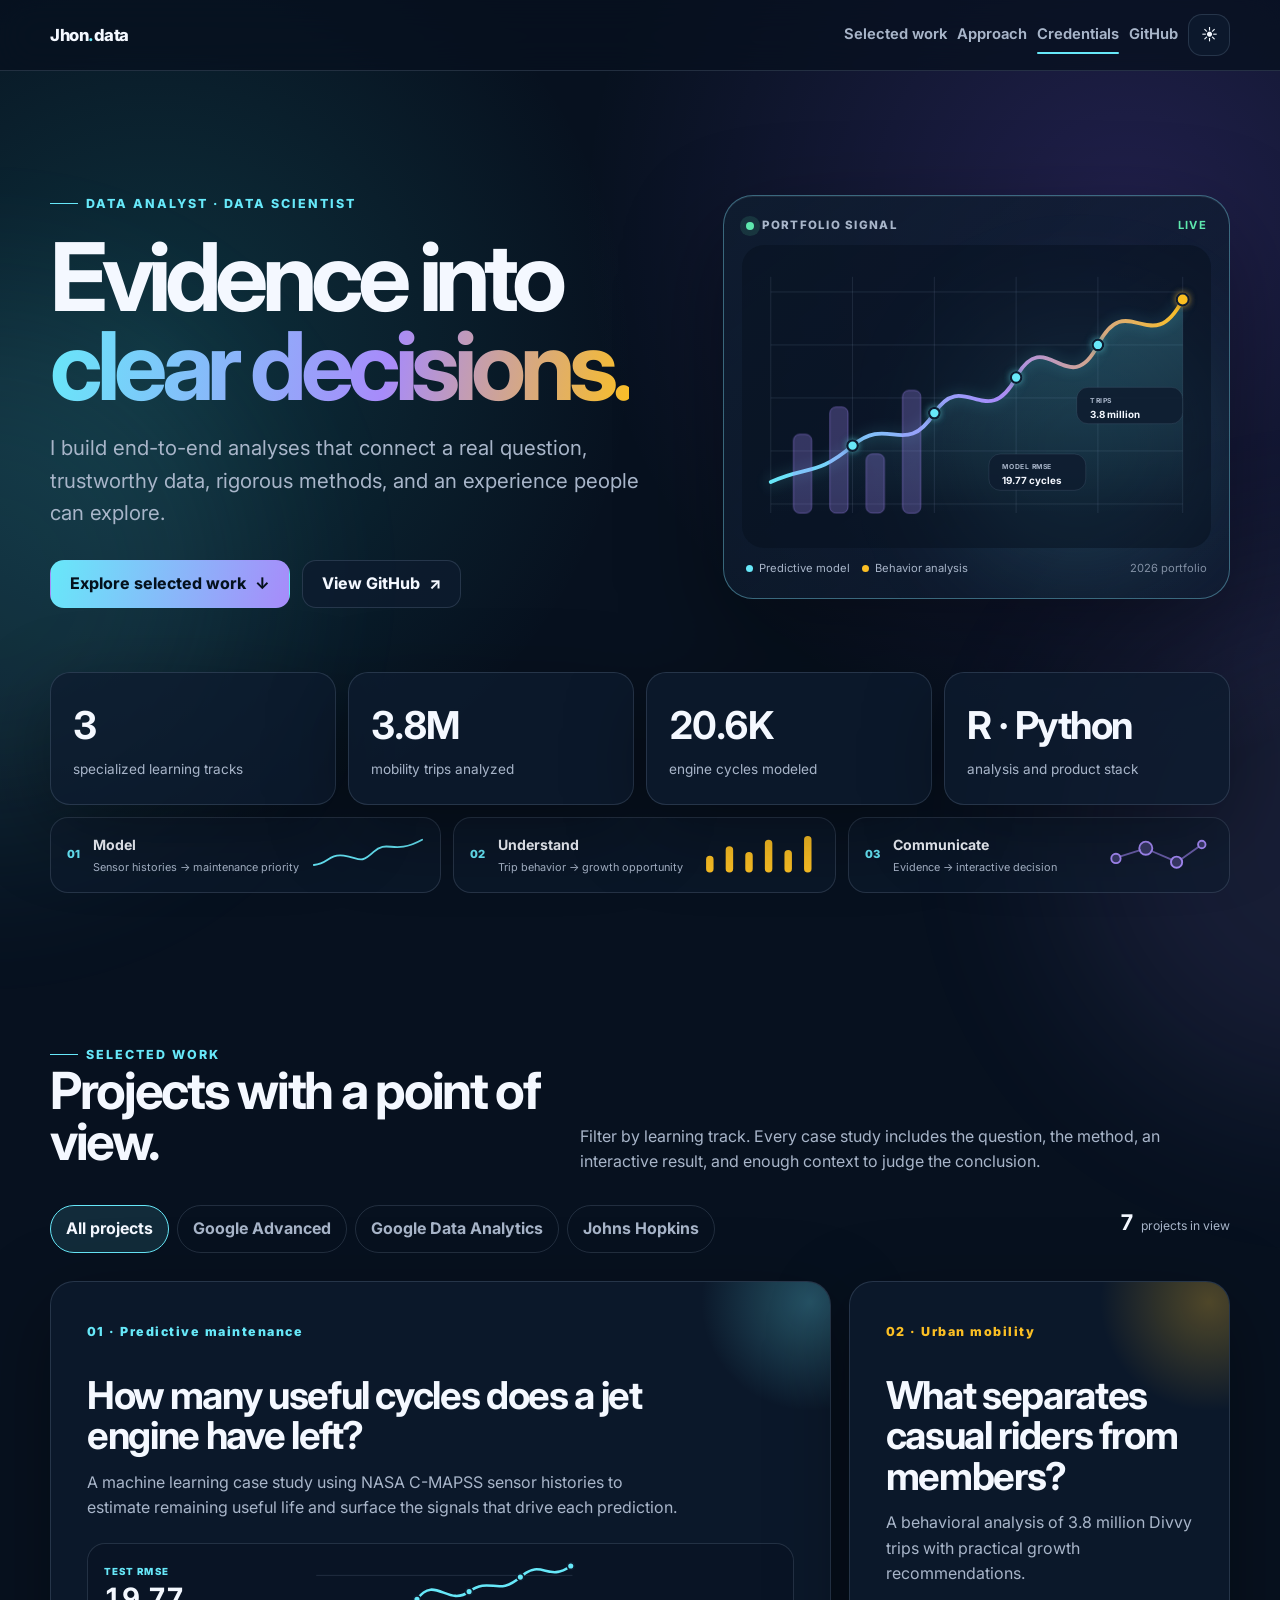
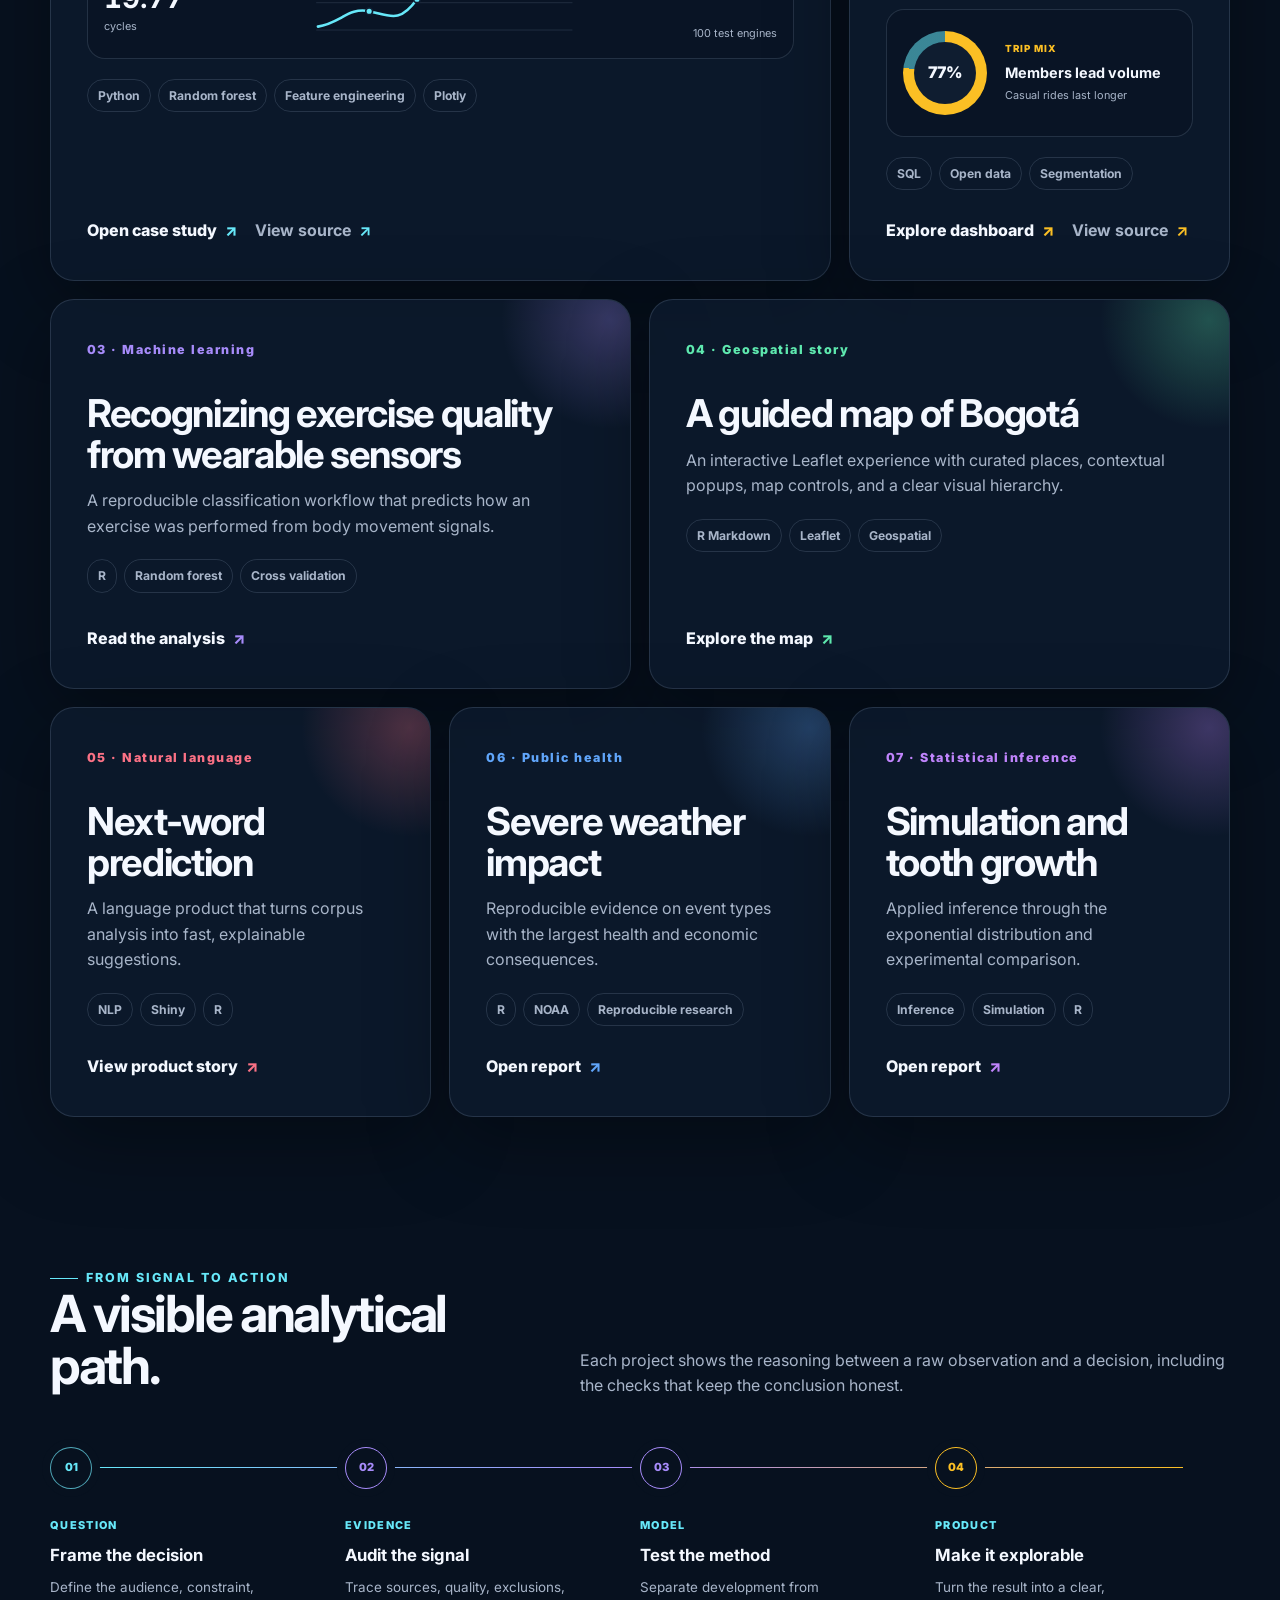
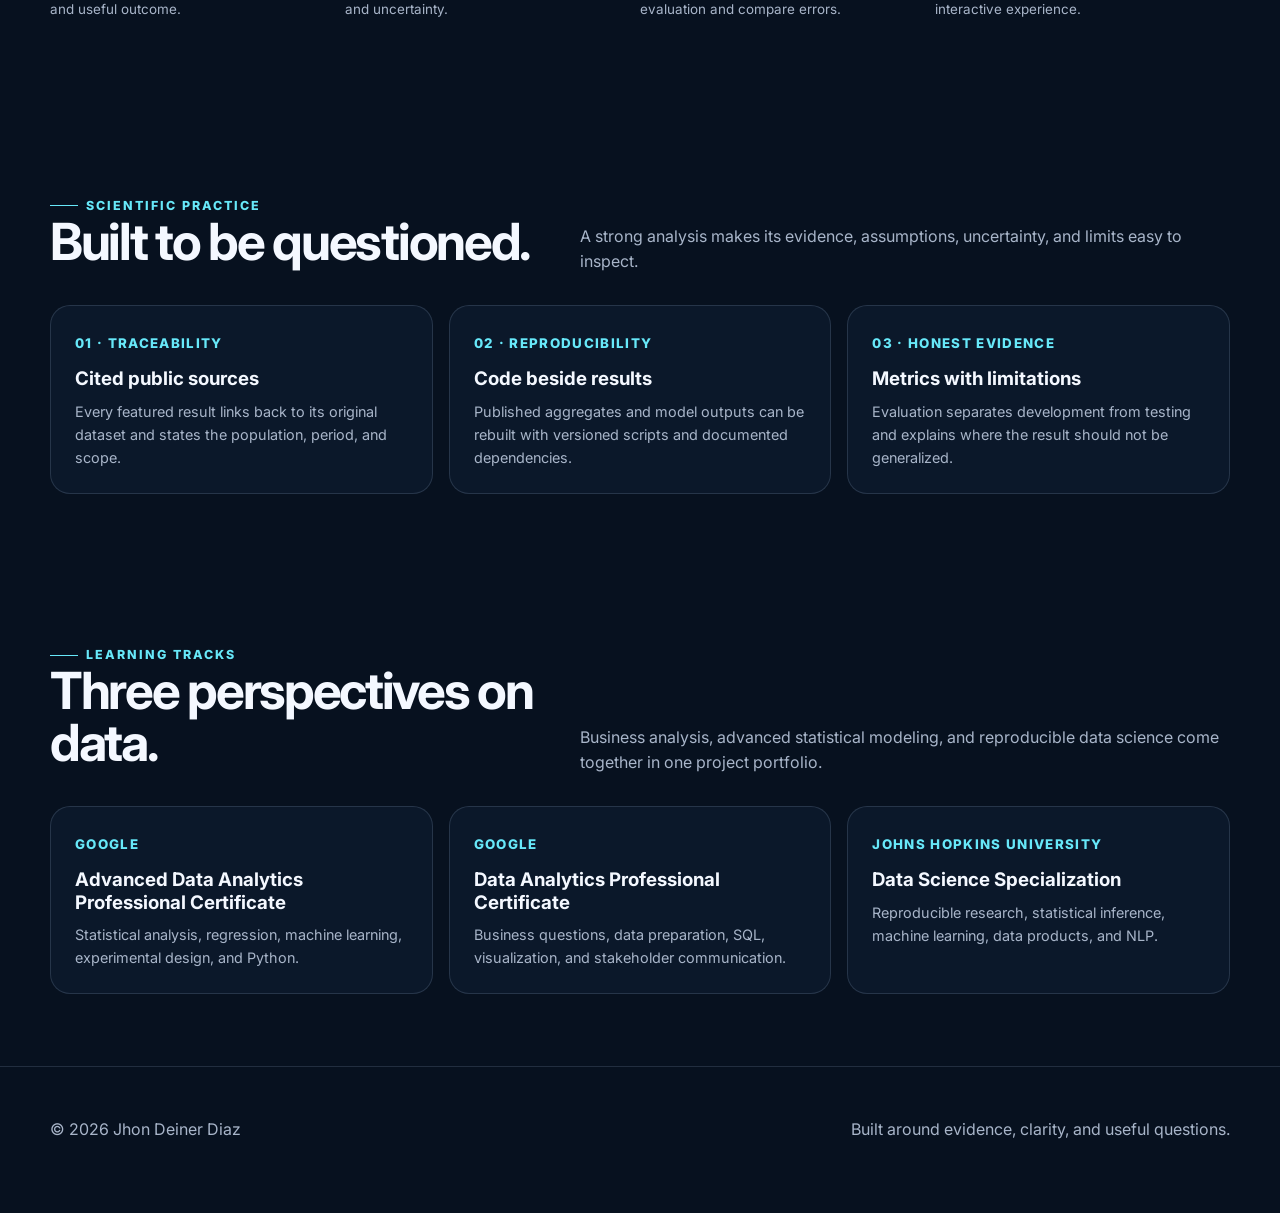
==== commit f6aa1f2f: "Transform portfolio into an interactive data story" ====
--- a/index.html
+++ b/index.html
@@ -20,11 +20,15 @@
   <script type="application/ld+json">{"@context":"https://schema.org","@type":"Person","name":"Jhon Deiner Diaz","url":"https://jhon1217.github.io/jhu-data-science-projects/","sameAs":["https://github.com/jhon1217"],"jobTitle":"Data Analyst and Data Scientist","knowsAbout":["Data analytics","Machine learning","Python","R","SQL","Statistical inference"]}</script>
 </head>
 <body>
+  <div class="scroll-progress" aria-hidden="true"><span data-scroll-progress></span></div>
+  <div class="ambient-orb orb-one" aria-hidden="true"></div>
+  <div class="ambient-orb orb-two" aria-hidden="true"></div>
   <nav class="nav">
     <div class="shell nav-inner">
       <a class="brand" href="#top">Jhon<span>.</span>data</a>
       <div class="nav-actions">
         <a class="nav-link" href="#work">Selected work</a>
+        <a class="nav-link" href="#practice">Approach</a>
         <a class="nav-link" href="#credentials">Credentials</a>
         <a class="nav-link" href="https://github.com/jhon1217">GitHub</a>
         <button class="icon-btn" type="button" data-theme-toggle aria-label="Use light theme">☀</button>
@@ -35,18 +39,65 @@
   <main id="top">
     <section class="hero">
       <div class="shell">
-        <span class="eyebrow">Data analyst · Data scientist</span>
-        <h1>Evidence into<br><span class="gradient">clear decisions.</span></h1>
-        <p class="hero-copy">I build end-to-end analyses that connect a real question, trustworthy data, rigorous methods, and an experience people can explore.</p>
-        <div class="hero-actions">
-          <a class="button primary" href="#work">Explore selected work ↓</a>
-          <a class="button" href="https://github.com/jhon1217">View GitHub ↗</a>
+        <div class="hero-layout">
+          <div class="hero-content">
+            <span class="eyebrow">Data analyst · Data scientist</span>
+            <h1>Evidence into<br><span class="gradient">clear decisions.</span></h1>
+            <p class="hero-copy">I build end-to-end analyses that connect a real question, trustworthy data, rigorous methods, and an experience people can explore.</p>
+            <div class="hero-actions">
+              <a class="button primary" href="#work">Explore selected work <span aria-hidden="true">↓</span></a>
+              <a class="button" href="https://github.com/jhon1217">View GitHub <span aria-hidden="true">↗</span></a>
+            </div>
+          </div>
+
+          <aside class="hero-visual" data-motion-card aria-label="Animated overview of portfolio data signals">
+            <div class="visual-topline"><span><i></i> Portfolio signal</span><strong>LIVE</strong></div>
+            <svg class="signal-canvas" viewBox="0 0 620 400" role="img" aria-label="Animated sensor trend and mobility volume visualization">
+              <defs>
+                <linearGradient id="signalGradient" x1="0" x2="1">
+                  <stop offset="0" stop-color="#67e8f9"/>
+                  <stop offset=".55" stop-color="#a78bfa"/>
+                  <stop offset="1" stop-color="#fbbf24"/>
+                </linearGradient>
+                <linearGradient id="areaGradient" x1="0" y1="0" x2="0" y2="1">
+                  <stop offset="0" stop-color="#67e8f9" stop-opacity=".28"/>
+                  <stop offset="1" stop-color="#67e8f9" stop-opacity="0"/>
+                </linearGradient>
+                <filter id="signalGlow"><feGaussianBlur stdDeviation="5" result="blur"/><feMerge><feMergeNode in="blur"/><feMergeNode in="SourceGraphic"/></feMerge></filter>
+              </defs>
+              <g class="data-grid" aria-hidden="true">
+                <path d="M38 62H582M38 132H582M38 202H582M38 272H582M38 342H582"/>
+                <path d="M38 42V354M146 42V354M254 42V354M362 42V354M470 42V354M582 42V354"/>
+              </g>
+              <path class="signal-area" d="M38 313 C86 291 98 306 146 265 S215 282 254 222 S323 248 362 175 S431 209 470 132 S540 153 582 72 L582 354 L38 354 Z"/>
+              <path class="signal-line signal-shadow" d="M38 313 C86 291 98 306 146 265 S215 282 254 222 S323 248 362 175 S431 209 470 132 S540 153 582 72"/>
+              <path class="signal-line" d="M38 313 C86 291 98 306 146 265 S215 282 254 222 S323 248 362 175 S431 209 470 132 S540 153 582 72"/>
+              <g class="signal-bars" aria-hidden="true">
+                <rect x="68" y="250" width="24" height="104" rx="8"/>
+                <rect x="116" y="214" width="24" height="140" rx="8"/>
+                <rect x="164" y="276" width="24" height="78" rx="8"/>
+                <rect x="212" y="192" width="24" height="162" rx="8"/>
+              </g>
+              <g class="signal-points" filter="url(#signalGlow)">
+                <circle cx="146" cy="265" r="7"/><circle cx="254" cy="222" r="7"/><circle cx="362" cy="175" r="7"/><circle cx="470" cy="132" r="7"/><circle cx="582" cy="72" r="8"/>
+              </g>
+              <g class="metric-pill metric-pill-a"><rect x="326" y="276" width="128" height="48" rx="15"/><text x="344" y="296">MODEL RMSE</text><text x="344" y="316">19.77 cycles</text></g>
+              <g class="metric-pill metric-pill-b"><rect x="442" y="188" width="140" height="48" rx="15"/><text x="460" y="208">TRIPS</text><text x="460" y="228">3.8 million</text></g>
+            </svg>
+            <div class="visual-legend"><span><i class="cyan"></i>Predictive model</span><span><i class="gold"></i>Behavior analysis</span><span class="visual-time">2026 portfolio</span></div>
+          </aside>
         </div>
         <div class="hero-stats reveal" aria-label="Portfolio highlights">
-          <div class="stat"><strong>3</strong><span>specialized learning tracks</span></div>
-          <div class="stat"><strong>3.8M</strong><span>mobility trips analyzed</span></div>
-          <div class="stat"><strong>20.6K</strong><span>engine cycles modeled</span></div>
+          <div class="stat"><strong data-count="3">3</strong><span>specialized learning tracks</span></div>
+          <div class="stat"><strong data-count="3.8" data-decimals="1" data-suffix="M">3.8M</strong><span>mobility trips analyzed</span></div>
+          <div class="stat"><strong data-count="20.6" data-decimals="1" data-suffix="K">20.6K</strong><span>engine cycles modeled</span></div>
           <div class="stat"><strong>R · Python</strong><span>analysis and product stack</span></div>
+        </div>
+
+        <div class="signal-strip reveal" aria-label="Portfolio capabilities">
+          <div class="signal-story"><span>01</span><div><strong>Model</strong><small>Sensor histories → maintenance priority</small></div><svg viewBox="0 0 120 38" aria-hidden="true"><path d="M2 30C18 29 17 18 34 20S51 30 66 16 87 20 118 3"/></svg></div>
+          <div class="signal-story"><span>02</span><div><strong>Understand</strong><small>Trip behavior → growth opportunity</small></div><svg viewBox="0 0 120 38" aria-hidden="true"><path d="M3 34V24M24 34V14M45 34V20M66 34V7M87 34V18M108 34V3"/></svg></div>
+          <div class="signal-story"><span>03</span><div><strong>Communicate</strong><small>Evidence → interactive decision</small></div><svg viewBox="0 0 120 38" aria-hidden="true"><circle cx="16" cy="23" r="5"/><circle cx="48" cy="12" r="7"/><circle cx="81" cy="27" r="6"/><circle cx="108" cy="8" r="4"/><path d="M20 21L42 14M54 15L75 24M87 23L104 11"/></svg></div>
         </div>
       </div>
     </section>
@@ -57,48 +108,63 @@
           <div><span class="eyebrow">Selected work</span><h2>Projects with a point of view.</h2></div>
           <p>Filter by learning track. Every case study includes the question, the method, an interactive result, and enough context to judge the conclusion.</p>
         </div>
+        <div class="filter-row">
         <div class="filters" role="group" aria-label="Filter projects">
           <button class="filter active" type="button" data-filter="all">All projects</button>
           <button class="filter" type="button" data-filter="advanced">Google Advanced</button>
           <button class="filter" type="button" data-filter="google">Google Data Analytics</button>
           <button class="filter" type="button" data-filter="jhu">Johns Hopkins</button>
         </div>
+        <div class="project-count" aria-live="polite"><strong data-project-count>7</strong><span>projects in view</span></div>
+        </div>
 
         <div class="project-grid">
-          <article class="project-card featured reveal" data-track="advanced" style="--card-accent:#67e8f9">
-            <div><span class="project-number">01 · Predictive maintenance</span><h3>How many useful cycles does a jet engine have left?</h3><p>A machine learning case study using NASA C-MAPSS sensor histories to estimate remaining useful life and surface the signals that drive each prediction.</p><div class="tags"><span class="tag">Python</span><span class="tag">Random forest</span><span class="tag">Feature engineering</span><span class="tag">Plotly</span></div></div>
+          <article class="project-card featured reveal" data-track="advanced" data-tilt style="--card-accent:#67e8f9">
+            <div><span class="project-number">01 · Predictive maintenance</span><h3>How many useful cycles does a jet engine have left?</h3><p>A machine learning case study using NASA C-MAPSS sensor histories to estimate remaining useful life and surface the signals that drive each prediction.</p><div class="project-data-preview engine-preview" aria-label="Model result preview"><div class="preview-metric"><small>TEST RMSE</small><strong>19.77</strong><span>cycles</span></div><svg viewBox="0 0 300 96" aria-hidden="true"><path class="preview-grid" d="M0 82H300M0 50H300M0 18H300"/><path class="preview-line" d="M2 78C28 74 38 55 62 60S97 75 118 46 154 55 179 37 213 43 239 20 270 27 298 7"/><g class="preview-dots"><circle cx="62" cy="60" r="4"/><circle cx="118" cy="46" r="4"/><circle cx="179" cy="37" r="4"/><circle cx="239" cy="20" r="4"/><circle cx="298" cy="7" r="4"/></g></svg><span class="preview-note">100 test engines</span></div><div class="tags"><span class="tag">Python</span><span class="tag">Random forest</span><span class="tag">Feature engineering</span><span class="tag">Plotly</span></div></div>
             <div class="card-actions"><a class="card-link" href="projects/google-advanced/cmapss/">Open case study</a><a class="card-link secondary" href="https://github.com/jhon1217/predictive-maintenance-cmapss">View source</a></div>
           </article>
 
-          <article class="project-card compact reveal" data-track="google" style="--card-accent:#fbbf24">
-            <div><span class="project-number">02 · Urban mobility</span><h3>What separates casual riders from members?</h3><p>A behavioral analysis of 3.8 million Divvy trips with practical growth recommendations.</p><div class="tags"><span class="tag">SQL</span><span class="tag">Open data</span><span class="tag">Segmentation</span></div></div>
+          <article class="project-card compact reveal" data-track="google" data-tilt style="--card-accent:#fbbf24">
+            <div><span class="project-number">02 · Urban mobility</span><h3>What separates casual riders from members?</h3><p>A behavioral analysis of 3.8 million Divvy trips with practical growth recommendations.</p><div class="project-data-preview rider-preview" aria-label="Rider segment preview"><div class="donut" aria-hidden="true"><span>77%</span></div><div class="preview-copy"><small>TRIP MIX</small><strong>Members lead volume</strong><span>Casual rides last longer</span></div></div><div class="tags"><span class="tag">SQL</span><span class="tag">Open data</span><span class="tag">Segmentation</span></div></div>
             <div class="card-actions"><a class="card-link" href="projects/google-data-analytics/divvy/">Explore dashboard</a><a class="card-link secondary" href="https://github.com/jhon1217/divvy-rider-analysis">View source</a></div>
           </article>
 
-          <article class="project-card reveal" data-track="jhu" style="--card-accent:#a78bfa">
+          <article class="project-card reveal" data-track="jhu" data-tilt style="--card-accent:#a78bfa">
             <div><span class="project-number">03 · Machine learning</span><h3>Recognizing exercise quality from wearable sensors</h3><p>A reproducible classification workflow that predicts how an exercise was performed from body movement signals.</p><div class="tags"><span class="tag">R</span><span class="tag">Random forest</span><span class="tag">Cross validation</span></div></div>
             <a class="card-link" href="practical-machine-learning.html">Read the analysis</a>
           </article>
 
-          <article class="project-card reveal" data-track="jhu" style="--card-accent:#5ee8ae">
+          <article class="project-card reveal" data-track="jhu" data-tilt style="--card-accent:#5ee8ae">
             <div><span class="project-number">04 · Geospatial story</span><h3>A guided map of Bogotá</h3><p>An interactive Leaflet experience with curated places, contextual popups, map controls, and a clear visual hierarchy.</p><div class="tags"><span class="tag">R Markdown</span><span class="tag">Leaflet</span><span class="tag">Geospatial</span></div></div>
             <a class="card-link" href="data-products-leaflet.html">Explore the map</a>
           </article>
 
-          <article class="project-card compact reveal" data-track="jhu" style="--card-accent:#fb7185">
+          <article class="project-card compact reveal" data-track="jhu" data-tilt style="--card-accent:#fb7185">
             <div><span class="project-number">05 · Natural language</span><h3>Next-word prediction</h3><p>A language product that turns corpus analysis into fast, explainable suggestions.</p><div class="tags"><span class="tag">NLP</span><span class="tag">Shiny</span><span class="tag">R</span></div></div>
             <a class="card-link" href="capstone-pitch.html">View product story</a>
           </article>
 
-          <article class="project-card compact reveal" data-track="jhu" style="--card-accent:#60a5fa">
+          <article class="project-card compact reveal" data-track="jhu" data-tilt style="--card-accent:#60a5fa">
             <div><span class="project-number">06 · Public health</span><h3>Severe weather impact</h3><p>Reproducible evidence on event types with the largest health and economic consequences.</p><div class="tags"><span class="tag">R</span><span class="tag">NOAA</span><span class="tag">Reproducible research</span></div></div>
             <a class="card-link" href="noaa-storm-analysis.pdf">Open report</a>
           </article>
 
-          <article class="project-card compact reveal" data-track="jhu" style="--card-accent:#c084fc">
+          <article class="project-card compact reveal" data-track="jhu" data-tilt style="--card-accent:#c084fc">
             <div><span class="project-number">07 · Statistical inference</span><h3>Simulation and tooth growth</h3><p>Applied inference through the exponential distribution and experimental comparison.</p><div class="tags"><span class="tag">Inference</span><span class="tag">Simulation</span><span class="tag">R</span></div></div>
             <a class="card-link" href="statistical-inference-project.pdf">Open report</a>
           </article>
+        </div>
+      </div>
+    </section>
+
+    <section class="section decision-flow" aria-labelledby="flow-title">
+      <div class="shell">
+        <div class="section-heading reveal"><div><span class="eyebrow">From signal to action</span><h2 id="flow-title">A visible analytical path.</h2></div><p>Each project shows the reasoning between a raw observation and a decision, including the checks that keep the conclusion honest.</p></div>
+        <div class="flow-rail reveal">
+          <article><span>01</span><i></i><small>Question</small><h3>Frame the decision</h3><p>Define the audience, constraint, and useful outcome.</p></article>
+          <article><span>02</span><i></i><small>Evidence</small><h3>Audit the signal</h3><p>Trace sources, quality, exclusions, and uncertainty.</p></article>
+          <article><span>03</span><i></i><small>Model</small><h3>Test the method</h3><p>Separate development from evaluation and compare errors.</p></article>
+          <article><span>04</span><i></i><small>Product</small><h3>Make it explorable</h3><p>Turn the result into a clear, interactive experience.</p></article>
         </div>
       </div>
     </section>
--- a/assets/styles.css
+++ b/assets/styles.css
@@ -34,6 +34,7 @@
 body {
   margin: 0;
   min-height: 100vh;
+  overflow-x: hidden;
   color: var(--text);
   background:
     radial-gradient(circle at 12% 8%, rgba(48, 207, 208, 0.17), transparent 30rem),
@@ -43,6 +44,40 @@
   line-height: 1.6;
 }
 
+::selection { color: #07111f; background: var(--primary); }
+:focus-visible { outline: 3px solid color-mix(in srgb, var(--primary) 75%, white); outline-offset: 4px; }
+
+.scroll-progress {
+  position: fixed;
+  inset: 0 0 auto;
+  z-index: 80;
+  height: 3px;
+  pointer-events: none;
+  background: transparent;
+}
+.scroll-progress span {
+  display: block;
+  width: 100%;
+  height: 100%;
+  transform: scaleX(0);
+  transform-origin: left;
+  background: linear-gradient(90deg, var(--primary), var(--secondary), var(--accent));
+  box-shadow: 0 0 16px color-mix(in srgb, var(--primary) 50%, transparent);
+}
+.ambient-orb {
+  position: fixed;
+  z-index: -1;
+  width: 34rem;
+  aspect-ratio: 1;
+  border-radius: 50%;
+  filter: blur(90px);
+  opacity: .1;
+  pointer-events: none;
+  animation: ambientFloat 16s ease-in-out infinite alternate;
+}
+.orb-one { left: -18rem; top: 34%; background: var(--primary); }
+.orb-two { right: -20rem; top: 63%; background: var(--secondary); animation-delay: -7s; }
+
 a { color: inherit; }
 button, select { font: inherit; }
 .shell { width: min(1180px, calc(100% - 32px)); margin: 0 auto; }
@@ -62,10 +97,12 @@
   justify-content: space-between;
   gap: 18px;
 }
-.brand { font-weight: 800; text-decoration: none; letter-spacing: -0.03em; }
+.brand { font-weight: 800; text-decoration: none; letter-spacing: -0.03em; font-size: 1.04rem; }
 .brand span { color: var(--primary); }
 .nav-actions { display: flex; align-items: center; gap: 10px; }
-.nav-link { color: var(--muted); text-decoration: none; font-weight: 650; font-size: .92rem; }
+.nav-link { position: relative; color: var(--muted); text-decoration: none; font-weight: 650; font-size: .92rem; transition: color .2s ease; }
+.nav-link::after { content: ""; position: absolute; left: 0; right: 100%; bottom: -7px; height: 2px; border-radius: 2px; background: var(--primary); transition: right .25s ease; }
+.nav-link:hover::after, .nav-link.active::after { right: 0; }
 .nav-link:hover { color: var(--text); }
 .icon-btn {
   width: 42px;
@@ -79,7 +116,9 @@
   cursor: pointer;
 }
 
-.hero { padding: clamp(72px, 10vw, 128px) 0 72px; }
+.hero { position: relative; padding: clamp(72px, 9vw, 118px) 0 72px; }
+.hero-layout { display: grid; grid-template-columns: minmax(0, 1.08fr) minmax(420px, .92fr); gap: clamp(36px, 6vw, 88px); align-items: center; }
+.hero-content { position: relative; z-index: 2; }
 .eyebrow {
   display: inline-flex;
   align-items: center;
@@ -92,7 +131,7 @@
 }
 .eyebrow::before { content: ""; width: 28px; height: 1px; background: currentColor; }
 h1, h2, h3, p { margin-top: 0; }
-h1 { margin: 18px 0 22px; font-size: clamp(3rem, 8vw, 6.8rem); line-height: .94; letter-spacing: -.065em; }
+h1 { margin: 18px 0 22px; font-size: clamp(3rem, 7.4vw, 6.45rem); line-height: .94; letter-spacing: -.065em; }
 h1 .gradient, .gradient {
   color: transparent;
   background: linear-gradient(100deg, var(--primary), var(--secondary) 58%, var(--accent));
@@ -117,8 +156,67 @@
   transition: transform .2s ease, border-color .2s ease, background .2s ease;
 }
 .button:hover { transform: translateY(-2px); border-color: var(--primary); }
+.button span { transition: transform .2s ease; }
+.button:hover span { transform: translate(2px, -2px); }
 .button.primary { color: #04111d; border-color: transparent; background: linear-gradient(105deg, #67e8f9, #a78bfa); }
 [data-theme="light"] .button.primary { color: white; background: linear-gradient(105deg, #057da6, #6d4bd8); }
+
+.hero-visual {
+  --px: 0px;
+  --py: 0px;
+  position: relative;
+  isolation: isolate;
+  padding: 18px;
+  overflow: hidden;
+  border: 1px solid color-mix(in srgb, var(--primary) 28%, var(--line));
+  border-radius: 30px;
+  background: linear-gradient(145deg, color-mix(in srgb, var(--surface-solid) 86%, transparent), color-mix(in srgb, var(--surface) 78%, transparent));
+  box-shadow: 0 36px 100px rgba(0, 0, 0, .38), inset 0 1px 0 rgba(255, 255, 255, .07);
+  transform: perspective(1100px) rotateX(calc(var(--py) * -.018deg)) rotateY(calc(var(--px) * .018deg));
+  transition: transform .24s ease-out, border-color .3s ease;
+}
+.hero-visual::before {
+  content: "";
+  position: absolute;
+  width: 16rem;
+  aspect-ratio: 1;
+  left: calc(45% + var(--px));
+  top: calc(30% + var(--py));
+  border-radius: 50%;
+  background: color-mix(in srgb, var(--primary) 15%, transparent);
+  filter: blur(55px);
+  z-index: -1;
+}
+.visual-topline, .visual-legend { display: flex; align-items: center; justify-content: space-between; gap: 12px; }
+.visual-topline { padding: 2px 4px 10px; color: var(--muted); font-size: .72rem; font-weight: 800; letter-spacing: .11em; text-transform: uppercase; }
+.visual-topline span { display: inline-flex; align-items: center; gap: 8px; }
+.visual-topline i { width: 8px; height: 8px; border-radius: 50%; background: var(--good); box-shadow: 0 0 0 6px color-mix(in srgb, var(--good) 12%, transparent); animation: livePulse 2s ease-out infinite; }
+.visual-topline strong { color: var(--good); font-size: .7rem; }
+.signal-canvas { display: block; width: 100%; height: auto; border-radius: 22px; background: color-mix(in srgb, var(--bg) 50%, transparent); }
+.data-grid path { fill: none; stroke: var(--line); stroke-width: 1; }
+.signal-area { fill: url(#areaGradient); opacity: .82; }
+.signal-line { fill: none; stroke: url(#signalGradient); stroke-width: 5; stroke-linecap: round; stroke-dasharray: 820; stroke-dashoffset: 820; animation: drawSignal 2.2s cubic-bezier(.22,.8,.24,1) .25s forwards; }
+.signal-line.signal-shadow { stroke: var(--primary); stroke-width: 18; opacity: .08; filter: blur(8px); }
+.signal-bars rect { fill: color-mix(in srgb, var(--secondary) 28%, transparent); stroke: color-mix(in srgb, var(--secondary) 55%, transparent); transform-box: fill-box; transform-origin: bottom; animation: growBar .9s cubic-bezier(.22,.8,.24,1) both; }
+.signal-bars rect:nth-child(2) { animation-delay: .12s; }
+.signal-bars rect:nth-child(3) { animation-delay: .24s; }
+.signal-bars rect:nth-child(4) { animation-delay: .36s; }
+.signal-points circle { fill: var(--primary); stroke: var(--surface-solid); stroke-width: 3; transform-box: fill-box; transform-origin: center; animation: pointPulse 3s ease-in-out infinite; }
+.signal-points circle:nth-child(2) { animation-delay: -.5s; }
+.signal-points circle:nth-child(3) { animation-delay: -1s; }
+.signal-points circle:nth-child(4) { animation-delay: -1.5s; }
+.signal-points circle:nth-child(5) { fill: var(--accent); animation-delay: -2s; }
+.metric-pill { animation: floatPill 5s ease-in-out infinite; }
+.metric-pill-b { animation-delay: -2.2s; }
+.metric-pill rect { fill: color-mix(in srgb, var(--surface-solid) 90%, transparent); stroke: var(--line); }
+.metric-pill text { fill: var(--muted); font: 700 9px Inter, sans-serif; letter-spacing: .08em; }
+.metric-pill text:last-child { fill: var(--text); font-size: 13px; letter-spacing: 0; }
+.visual-legend { padding: 12px 4px 2px; color: var(--muted); font-size: .7rem; }
+.visual-legend > span { display: inline-flex; align-items: center; gap: 6px; }
+.visual-legend i { width: 7px; height: 7px; border-radius: 50%; }
+.visual-legend .cyan { background: var(--primary); }
+.visual-legend .gold { background: var(--accent); }
+.visual-time { margin-left: auto; opacity: .75; }
 
 .hero-stats {
   display: grid;
@@ -126,15 +224,31 @@
   gap: 12px;
   margin-top: 64px;
 }
-.stat { padding: 22px; border: 1px solid var(--line); border-radius: 20px; background: var(--surface); box-shadow: var(--shadow); }
-.stat strong { display: block; font-size: clamp(1.6rem, 3vw, 2.4rem); letter-spacing: -.04em; }
+.stat { position: relative; overflow: hidden; padding: 22px; border: 1px solid var(--line); border-radius: 20px; background: var(--surface); box-shadow: var(--shadow); transition: transform .25s ease, border-color .25s ease; }
+.stat::before { content: ""; position: absolute; inset: auto 0 0; height: 2px; transform: scaleX(0); transform-origin: left; background: linear-gradient(90deg, var(--primary), var(--secondary)); transition: transform .45s ease; }
+.stat:hover { transform: translateY(-4px); border-color: color-mix(in srgb, var(--primary) 55%, var(--line)); }
+.stat:hover::before { transform: scaleX(1); }
+.stat strong { display: block; font-size: clamp(1.6rem, 3vw, 2.4rem); letter-spacing: -.04em; font-variant-numeric: tabular-nums; }
 .stat span { color: var(--muted); font-size: .85rem; }
+
+.signal-strip { display: grid; grid-template-columns: repeat(3, 1fr); gap: 12px; margin-top: 12px; }
+.signal-story { display: grid; grid-template-columns: auto 1fr 112px; align-items: center; gap: 13px; min-height: 76px; padding: 14px 16px; border: 1px solid var(--line); border-radius: 18px; background: color-mix(in srgb, var(--surface) 74%, transparent); }
+.signal-story > span { color: var(--primary); font-size: .7rem; font-weight: 850; }
+.signal-story strong, .signal-story small { display: block; }
+.signal-story strong { font-size: .88rem; }
+.signal-story small { margin-top: 2px; color: var(--muted); font-size: .68rem; white-space: nowrap; }
+.signal-story svg { width: 100%; overflow: visible; }
+.signal-story svg path { fill: none; stroke: var(--primary); stroke-width: 2; stroke-linecap: round; stroke-linejoin: round; }
+.signal-story:nth-child(2) svg path { stroke: var(--accent); stroke-width: 8; }
+.signal-story:nth-child(3) svg circle { fill: color-mix(in srgb, var(--secondary) 28%, transparent); stroke: var(--secondary); stroke-width: 2; }
+.signal-story:nth-child(3) svg path { stroke: var(--secondary); opacity: .6; }
 
 .section { padding: 72px 0; }
 .section-heading { display: flex; justify-content: space-between; align-items: end; gap: 24px; margin-bottom: 30px; }
 .section-heading h2 { margin-bottom: 8px; font-size: clamp(2rem, 4vw, 3.6rem); letter-spacing: -.045em; line-height: 1; }
 .section-heading p { color: var(--muted); max-width: 650px; margin-bottom: 0; }
-.filters { display: flex; flex-wrap: wrap; gap: 8px; margin-bottom: 28px; }
+.filter-row { display: flex; justify-content: space-between; align-items: start; gap: 20px; margin-bottom: 28px; }
+.filters { display: flex; flex-wrap: wrap; gap: 8px; }
 .filter {
   padding: 10px 15px;
   border: 1px solid var(--line);
@@ -145,9 +259,14 @@
   font-weight: 700;
 }
 .filter:hover, .filter.active { color: var(--text); border-color: var(--primary); background: color-mix(in srgb, var(--primary) 12%, transparent); }
+.project-count { display: flex; align-items: baseline; gap: 7px; flex: 0 0 auto; color: var(--muted); font-size: .76rem; }
+.project-count strong { color: var(--text); font-size: 1.35rem; font-variant-numeric: tabular-nums; }
 
 .project-grid { display: grid; grid-template-columns: repeat(12, 1fr); gap: 18px; }
 .project-card {
+  --rx: 0deg;
+  --ry: 0deg;
+  --lift: 0px;
   grid-column: span 6;
   position: relative;
   overflow: hidden;
@@ -160,8 +279,11 @@
   border-radius: var(--radius);
   background: var(--surface);
   box-shadow: var(--shadow);
-  transition: transform .28s ease, border-color .28s ease;
-}
+  transform: perspective(1100px) rotateX(var(--rx)) rotateY(var(--ry)) translateY(var(--lift));
+  transform-style: preserve-3d;
+  transition: transform .22s ease-out, border-color .28s ease, opacity .25s ease;
+}
+.project-card::before { content: ""; position: absolute; inset: 0; z-index: 0; opacity: 0; pointer-events: none; background: radial-gradient(circle at var(--glow-x, 50%) var(--glow-y, 50%), color-mix(in srgb, var(--card-accent, var(--primary)) 15%, transparent), transparent 38%); transition: opacity .25s ease; }
 .project-card::after {
   content: "";
   position: absolute;
@@ -172,12 +294,33 @@
   border-radius: 50%;
   background: radial-gradient(circle, color-mix(in srgb, var(--card-accent, var(--primary)) 28%, transparent), transparent 70%);
 }
-.project-card:hover { transform: translateY(-5px); border-color: var(--card-accent, var(--primary)); }
+.project-card > * { position: relative; z-index: 1; transform: translateZ(12px); }
+.project-card:hover { --lift: -6px; border-color: var(--card-accent, var(--primary)); }
+.project-card:hover::before { opacity: 1; }
 .project-card.featured { grid-column: span 8; }
 .project-card.compact { grid-column: span 4; min-height: 330px; }
 .project-number { color: var(--card-accent, var(--primary)); font-size: .78rem; font-weight: 850; letter-spacing: .12em; }
 .project-card h3 { max-width: 560px; margin: 32px 0 14px; font-size: clamp(1.5rem, 3vw, 2.5rem); line-height: 1.05; letter-spacing: -.035em; }
 .project-card p { max-width: 600px; color: var(--muted); }
+.project-data-preview { position: relative; display: flex; align-items: center; gap: 18px; margin: 22px 0 4px; min-height: 112px; padding: 16px; border: 1px solid var(--line); border-radius: 18px; background: color-mix(in srgb, var(--bg) 45%, transparent); overflow: hidden; }
+.project-data-preview::after { content: ""; position: absolute; inset: 0; pointer-events: none; background: linear-gradient(105deg, transparent 15%, rgba(255,255,255,.055) 48%, transparent 80%); transform: translateX(-120%); transition: transform .8s ease; }
+.project-card:hover .project-data-preview::after { transform: translateX(120%); }
+.engine-preview .preview-metric { min-width: 92px; }
+.preview-metric small, .preview-copy small { display: block; color: var(--card-accent); font-size: .61rem; font-weight: 850; letter-spacing: .11em; }
+.preview-metric strong { display: block; margin-top: 5px; font-size: 1.75rem; line-height: 1; font-variant-numeric: tabular-nums; }
+.preview-metric span, .preview-copy span, .preview-note { color: var(--muted); font-size: .68rem; }
+.engine-preview svg { flex: 1; min-width: 0; height: 82px; overflow: visible; }
+.preview-grid { fill: none; stroke: var(--line); stroke-width: 1; }
+.preview-line { fill: none; stroke: var(--card-accent); stroke-width: 3; stroke-linecap: round; stroke-dasharray: 430; stroke-dashoffset: 430; }
+.project-card.visible .preview-line { animation: drawPreview 1.7s ease .35s forwards; }
+.preview-dots circle { fill: var(--card-accent); stroke: var(--surface-solid); stroke-width: 2; }
+.preview-note { align-self: flex-end; white-space: nowrap; }
+.rider-preview { min-height: 128px; }
+.donut { width: 84px; aspect-ratio: 1; flex: 0 0 auto; display: grid; place-items: center; border-radius: 50%; background: conic-gradient(var(--card-accent) 0 77%, color-mix(in srgb, var(--primary) 54%, transparent) 77% 100%); animation: donutReveal 1.2s cubic-bezier(.2,.8,.2,1) both; }
+.donut::before { content: ""; grid-area: 1 / 1; width: 62px; aspect-ratio: 1; border-radius: 50%; background: var(--surface-solid); }
+.donut span { position: relative; grid-area: 1 / 1; font-size: 1rem; font-weight: 850; }
+.preview-copy strong, .preview-copy span { display: block; }
+.preview-copy strong { margin: 4px 0 3px; font-size: .9rem; }
 .tags { display: flex; flex-wrap: wrap; gap: 7px; margin: 20px 0 28px; }
 .tag { padding: 6px 10px; border: 1px solid var(--line); border-radius: 999px; color: var(--muted); font-size: .76rem; font-weight: 700; }
 .card-link { display: inline-flex; gap: 8px; align-items: center; color: var(--text); text-decoration: none; font-weight: 800; }
@@ -188,24 +331,39 @@
 
 .credential-grid { display: grid; grid-template-columns: repeat(3, 1fr); gap: 16px; }
 .credential { padding: 24px; border: 1px solid var(--line); border-radius: 20px; background: var(--surface); }
+.credential { transition: transform .25s ease, border-color .25s ease, background .25s ease; }
+.credential:hover { transform: translateY(-4px); border-color: color-mix(in srgb, var(--primary) 48%, var(--line)); background: color-mix(in srgb, var(--surface) 92%, var(--primary) 8%); }
 .credential small { color: var(--primary); font-weight: 800; text-transform: uppercase; letter-spacing: .1em; }
 .credential h3 { margin: 13px 0 9px; line-height: 1.2; }
 .credential p { color: var(--muted); margin-bottom: 0; font-size: .9rem; }
 
-.case-hero { padding: 64px 0 48px; }
+.case-hero { position: relative; overflow: hidden; padding: 64px 0 48px; }
+.case-hero::after { content: ""; position: absolute; inset: 0; z-index: -1; opacity: .22; pointer-events: none; background-image: linear-gradient(var(--line) 1px, transparent 1px), linear-gradient(90deg, var(--line) 1px, transparent 1px); background-size: 64px 64px; mask-image: linear-gradient(to bottom, black, transparent 88%); }
 .back { display: inline-flex; gap: 8px; color: var(--muted); text-decoration: none; font-weight: 700; margin-bottom: 40px; }
 .case-hero h1 { max-width: 960px; font-size: clamp(2.8rem, 7vw, 6.2rem); }
 .case-meta { display: flex; flex-wrap: wrap; gap: 9px; margin-top: 28px; }
 .case-meta span { padding: 8px 12px; border: 1px solid var(--line); border-radius: 999px; color: var(--muted); font-size: .82rem; font-weight: 700; }
 .kpi-grid { display: grid; grid-template-columns: repeat(4, 1fr); gap: 14px; margin: 38px 0; }
-.kpi { padding: 24px; border: 1px solid var(--line); border-radius: 20px; background: var(--surface); }
-.kpi .value { display: block; font-size: clamp(1.8rem, 4vw, 3rem); line-height: 1; letter-spacing: -.05em; }
+.kpi { position: relative; overflow: hidden; padding: 24px; border: 1px solid var(--line); border-radius: 20px; background: var(--surface); transition: transform .25s ease, border-color .25s ease; }
+.kpi::after { content: ""; position: absolute; width: 90px; aspect-ratio: 1; right: -36px; top: -36px; border-radius: 50%; background: color-mix(in srgb, var(--primary) 12%, transparent); }
+.kpi:hover { transform: translateY(-4px); border-color: var(--primary); }
+.kpi .value { position: relative; z-index: 1; display: block; font-size: clamp(1.8rem, 4vw, 3rem); line-height: 1; letter-spacing: -.05em; font-variant-numeric: tabular-nums; }
 .kpi .label { display: block; color: var(--muted); margin-top: 10px; font-size: .82rem; }
+.metric-context { display: grid; grid-template-columns: repeat(3, 1fr); gap: 10px; margin-top: -22px; }
+.metric-context > div { display: flex; align-items: center; gap: 11px; padding: 13px 15px; border: 1px solid var(--line); border-radius: 16px; background: color-mix(in srgb, var(--surface) 72%, transparent); }
+.metric-context i { width: 8px; height: 8px; flex: 0 0 auto; border-radius: 50%; background: var(--good); box-shadow: 0 0 0 5px color-mix(in srgb, var(--good) 10%, transparent); }
+.metric-context span, .metric-context strong, .metric-context small { display: block; }
+.metric-context strong { font-size: .77rem; }
+.metric-context small { margin-top: 2px; color: var(--muted); font-size: .66rem; }
 .panel-grid { display: grid; grid-template-columns: repeat(12, 1fr); gap: 16px; }
-.panel { grid-column: span 6; padding: 24px; border: 1px solid var(--line); border-radius: 22px; background: var(--surface); box-shadow: var(--shadow); }
+.panel { grid-column: span 6; position: relative; overflow: hidden; padding: 24px; border: 1px solid var(--line); border-radius: 22px; background: var(--surface); box-shadow: var(--shadow); transition: transform .25s ease, border-color .25s ease; }
+.panel:hover { transform: translateY(-3px); border-color: color-mix(in srgb, var(--primary) 44%, var(--line)); }
+.panel.chart-focus { border-color: var(--primary); box-shadow: var(--shadow), 0 0 0 4px color-mix(in srgb, var(--primary) 12%, transparent); }
+.panel::before { content: ""; position: absolute; inset: 0 0 auto; height: 2px; background: linear-gradient(90deg, var(--primary), var(--secondary), transparent 75%); }
 .panel.wide { grid-column: 1 / -1; }
 .panel h3 { margin-bottom: 5px; }
 .panel > p { color: var(--muted); font-size: .9rem; }
+.panel-kicker { display: block; margin-bottom: 9px; color: var(--primary); font-size: .66rem; font-weight: 850; letter-spacing: .13em; text-transform: uppercase; }
 .chart { min-height: 370px; width: 100%; }
 .control-row { display: flex; flex-wrap: wrap; align-items: center; gap: 12px; margin: 18px 0; }
 .control-row label { color: var(--muted); font-size: .85rem; font-weight: 700; }
@@ -217,7 +375,8 @@
 .story li + li { margin-top: 9px; }
 .source-note { padding: 24px; border-left: 3px solid var(--primary); background: var(--surface); color: var(--muted); }
 .source-note a { color: var(--primary); font-weight: 750; }
-.loading { color: var(--muted); padding: 80px 0; text-align: center; }
+.loading { position: relative; overflow: hidden; color: var(--muted); padding: 80px 0; text-align: center; }
+.loading::after { content: ""; position: absolute; left: 15%; right: 15%; bottom: 42px; height: 3px; border-radius: 4px; background: linear-gradient(90deg, transparent, var(--primary), var(--secondary), transparent); animation: loadingSweep 1.25s ease-in-out infinite; }
 .error { color: #fb7185; }
 
 footer { padding: 50px 0 70px; border-top: 1px solid var(--line); color: var(--muted); }
@@ -226,22 +385,69 @@
 .reveal { opacity: 0; transform: translateY(20px); transition: opacity .6s ease, transform .6s ease; }
 .reveal.visible { opacity: 1; transform: none; }
 
+.decision-flow { position: relative; }
+.flow-rail { position: relative; display: grid; grid-template-columns: repeat(4, 1fr); gap: 0; padding-top: 18px; }
+.flow-rail::before { content: ""; position: absolute; left: 4%; right: 4%; top: 38px; height: 1px; background: linear-gradient(90deg, var(--primary), var(--secondary), var(--accent)); transform: scaleX(0); transform-origin: left; transition: transform 1.1s ease .2s; }
+.flow-rail.visible::before { transform: scaleX(1); }
+.flow-rail article { position: relative; z-index: 1; padding: 0 22px 24px 0; }
+.flow-rail article > span { display: grid; place-items: center; width: 42px; height: 42px; border: 1px solid color-mix(in srgb, var(--primary) 65%, var(--line)); border-radius: 50%; color: var(--primary); background: var(--bg); font-size: .7rem; font-weight: 850; box-shadow: 0 0 0 8px var(--bg); }
+.flow-rail article:nth-child(2) > span, .flow-rail article:nth-child(3) > span { color: var(--secondary); border-color: var(--secondary); }
+.flow-rail article:nth-child(4) > span { color: var(--accent); border-color: var(--accent); }
+.flow-rail small { display: block; margin-top: 28px; color: var(--primary); font-size: .68rem; font-weight: 850; letter-spacing: .12em; text-transform: uppercase; }
+.flow-rail h3 { margin: 8px 0; font-size: 1.05rem; }
+.flow-rail p { margin: 0; max-width: 230px; color: var(--muted); font-size: .84rem; }
+
+@keyframes drawSignal { to { stroke-dashoffset: 0; } }
+@keyframes drawPreview { to { stroke-dashoffset: 0; } }
+@keyframes growBar { from { transform: scaleY(0); opacity: .15; } to { transform: scaleY(1); opacity: 1; } }
+@keyframes pointPulse { 0%, 100% { transform: scale(.82); opacity: .75; } 50% { transform: scale(1.22); opacity: 1; } }
+@keyframes livePulse { 0% { box-shadow: 0 0 0 0 color-mix(in srgb, var(--good) 35%, transparent); } 70%, 100% { box-shadow: 0 0 0 8px transparent; } }
+@keyframes floatPill { 0%, 100% { transform: translateY(0); } 50% { transform: translateY(-7px); } }
+@keyframes ambientFloat { from { transform: translate3d(0, -3%, 0) scale(.9); } to { transform: translate3d(8%, 9%, 0) scale(1.12); } }
+@keyframes donutReveal { from { opacity: 0; transform: rotate(-65deg) scale(.72); } to { opacity: 1; transform: rotate(0) scale(1); } }
+@keyframes loadingSweep { 0%, 100% { transform: scaleX(.12); opacity: .35; } 50% { transform: scaleX(1); opacity: 1; } }
+
 @media (max-width: 820px) {
+  .hero-layout { grid-template-columns: 1fr; }
+  .hero-visual { max-width: 650px; }
   .hero-stats, .kpi-grid { grid-template-columns: repeat(2, 1fr); }
+  .metric-context { grid-template-columns: 1fr; margin-top: 0; }
+  .signal-strip { grid-template-columns: 1fr; }
+  .signal-story { grid-template-columns: auto 1fr minmax(90px, 140px); }
   .project-card, .project-card.featured, .project-card.compact { grid-column: 1 / -1; min-height: auto; }
   .credential-grid, .story-grid { grid-template-columns: 1fr; }
+  .flow-rail { grid-template-columns: 1fr 1fr; gap: 28px 14px; }
+  .flow-rail::before { display: none; }
   .panel { grid-column: 1 / -1; }
   .nav-link { display: none; }
 }
 
 @media (max-width: 520px) {
-  .shell { width: min(100% - 22px, 1180px); }
+  .shell { width: min(100% - 38px, 1180px); }
+  .hero { padding-top: 54px; }
+  .hero-layout { gap: 28px; }
+  .hero-visual { padding: 10px; border-radius: 22px; }
+  .metric-pill { display: none; }
+  .visual-legend { flex-wrap: wrap; }
+  .visual-time { width: 100%; margin-left: 0; }
   .hero-stats, .kpi-grid { grid-template-columns: 1fr; }
   .section-heading { display: block; }
+  .filter-row { display: block; }
+  .project-count { margin-top: 12px; }
+  .signal-story { grid-template-columns: auto minmax(0, 1fr); }
+  .signal-story small { white-space: normal; }
+  .signal-story svg { grid-column: 1 / -1; height: 32px; overflow: hidden; }
+  .project-data-preview { align-items: flex-start; }
+  .engine-preview { display: grid; grid-template-columns: auto 1fr; }
+  .engine-preview svg { min-width: 0; }
+  .preview-note { grid-column: 1 / -1; }
+  .flow-rail { grid-template-columns: 1fr; }
   .chart { min-height: 320px; }
 }
 
 @media (prefers-reduced-motion: reduce) {
-  *, *::before, *::after { scroll-behavior: auto !important; transition: none !important; }
+  *, *::before, *::after { scroll-behavior: auto !important; transition: none !important; animation: none !important; }
   .reveal { opacity: 1; transform: none; }
-}
+  .signal-line, .preview-line { stroke-dashoffset: 0; }
+  .hero-visual, .project-card { transform: none !important; }
+}
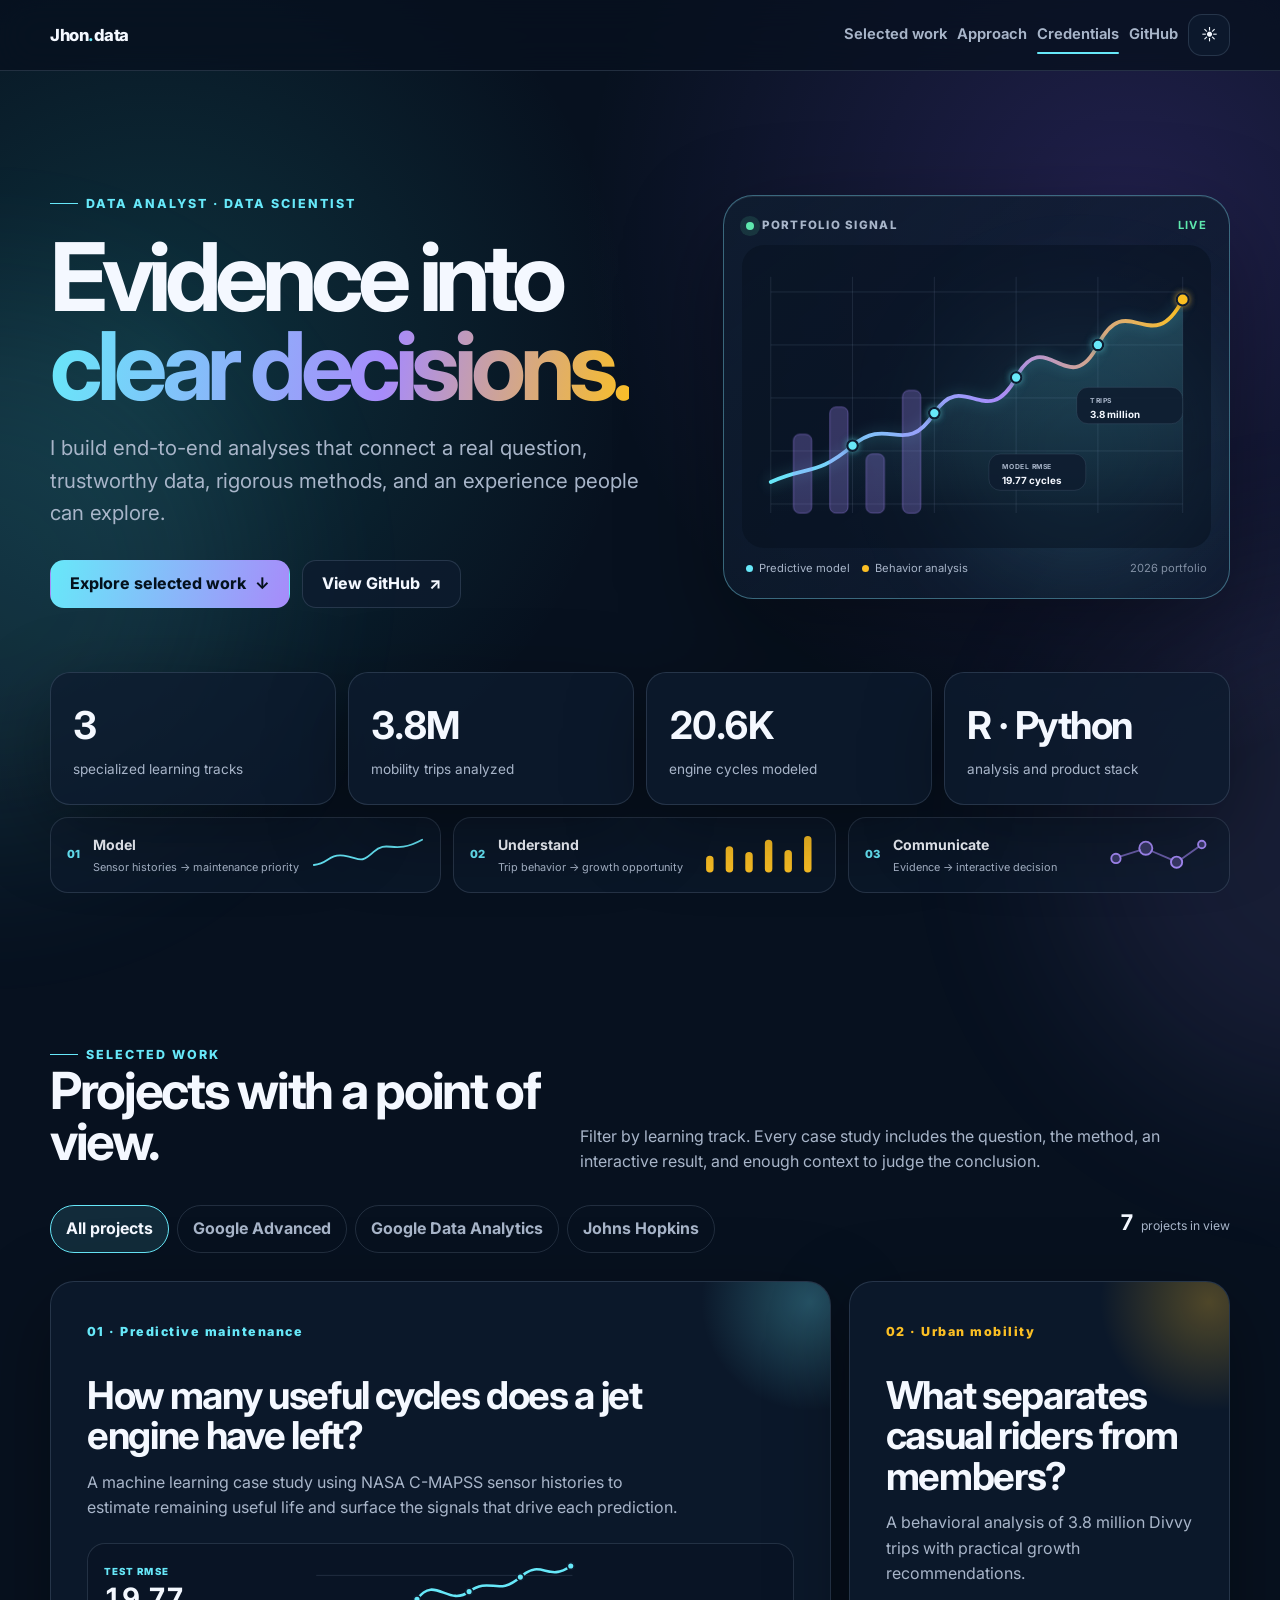
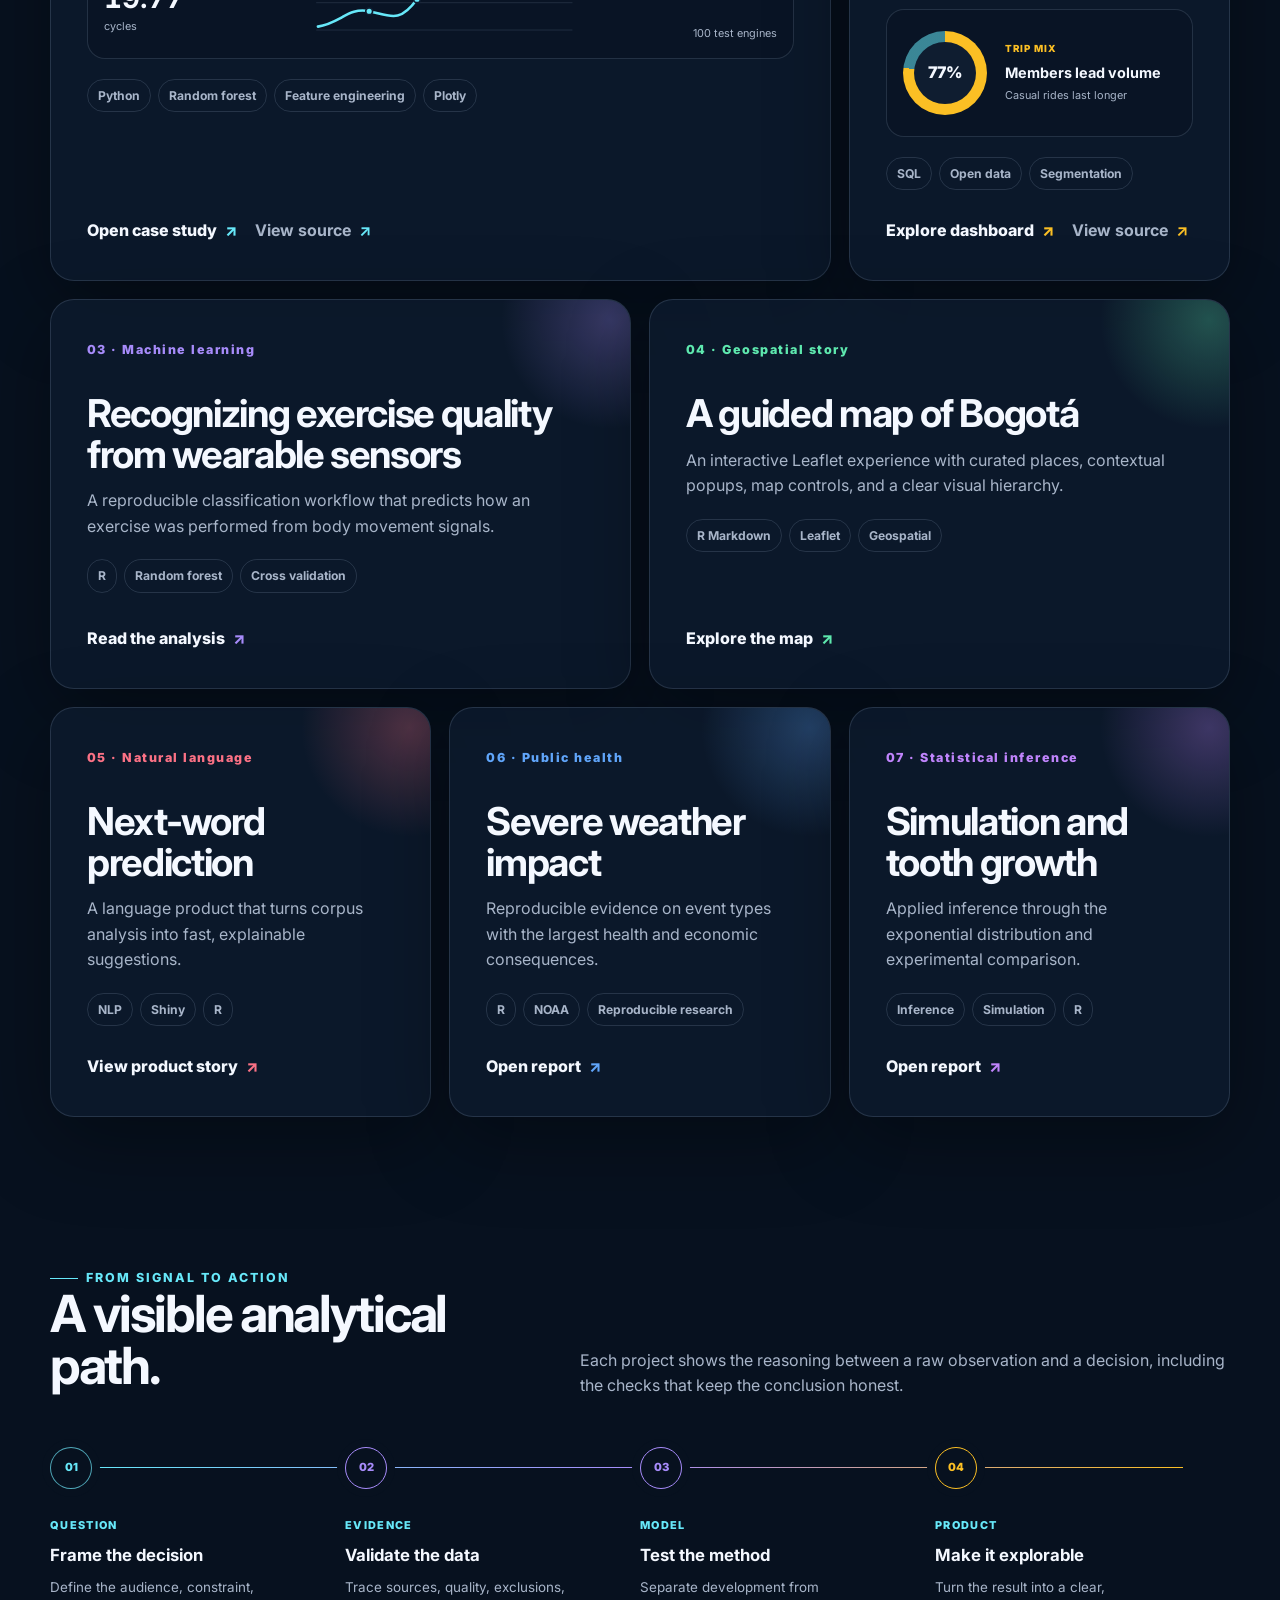
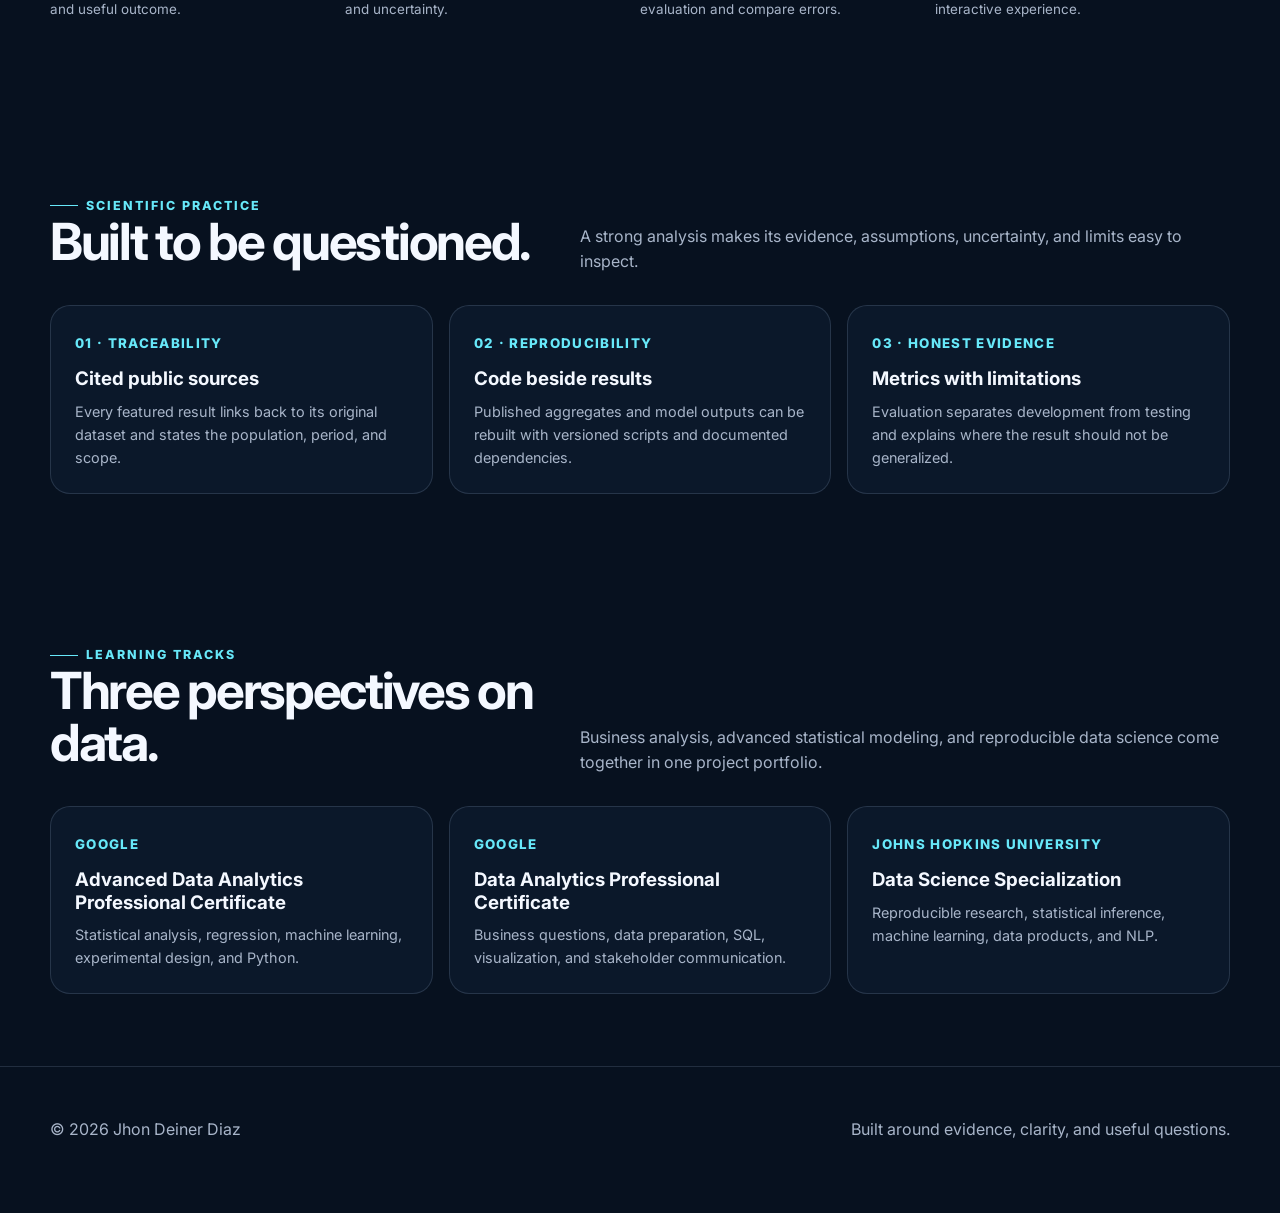
==== commit 64c6ede9: "Refine published report text and metadata" ====
--- a/index.html
+++ b/index.html
@@ -162,7 +162,7 @@
         <div class="section-heading reveal"><div><span class="eyebrow">From signal to action</span><h2 id="flow-title">A visible analytical path.</h2></div><p>Each project shows the reasoning between a raw observation and a decision, including the checks that keep the conclusion honest.</p></div>
         <div class="flow-rail reveal">
           <article><span>01</span><i></i><small>Question</small><h3>Frame the decision</h3><p>Define the audience, constraint, and useful outcome.</p></article>
-          <article><span>02</span><i></i><small>Evidence</small><h3>Audit the signal</h3><p>Trace sources, quality, exclusions, and uncertainty.</p></article>
+          <article><span>02</span><i></i><small>Evidence</small><h3>Validate the data</h3><p>Trace sources, quality, exclusions, and uncertainty.</p></article>
           <article><span>03</span><i></i><small>Model</small><h3>Test the method</h3><p>Separate development from evaluation and compare errors.</p></article>
           <article><span>04</span><i></i><small>Product</small><h3>Make it explorable</h3><p>Turn the result into a clear, interactive experience.</p></article>
         </div>
